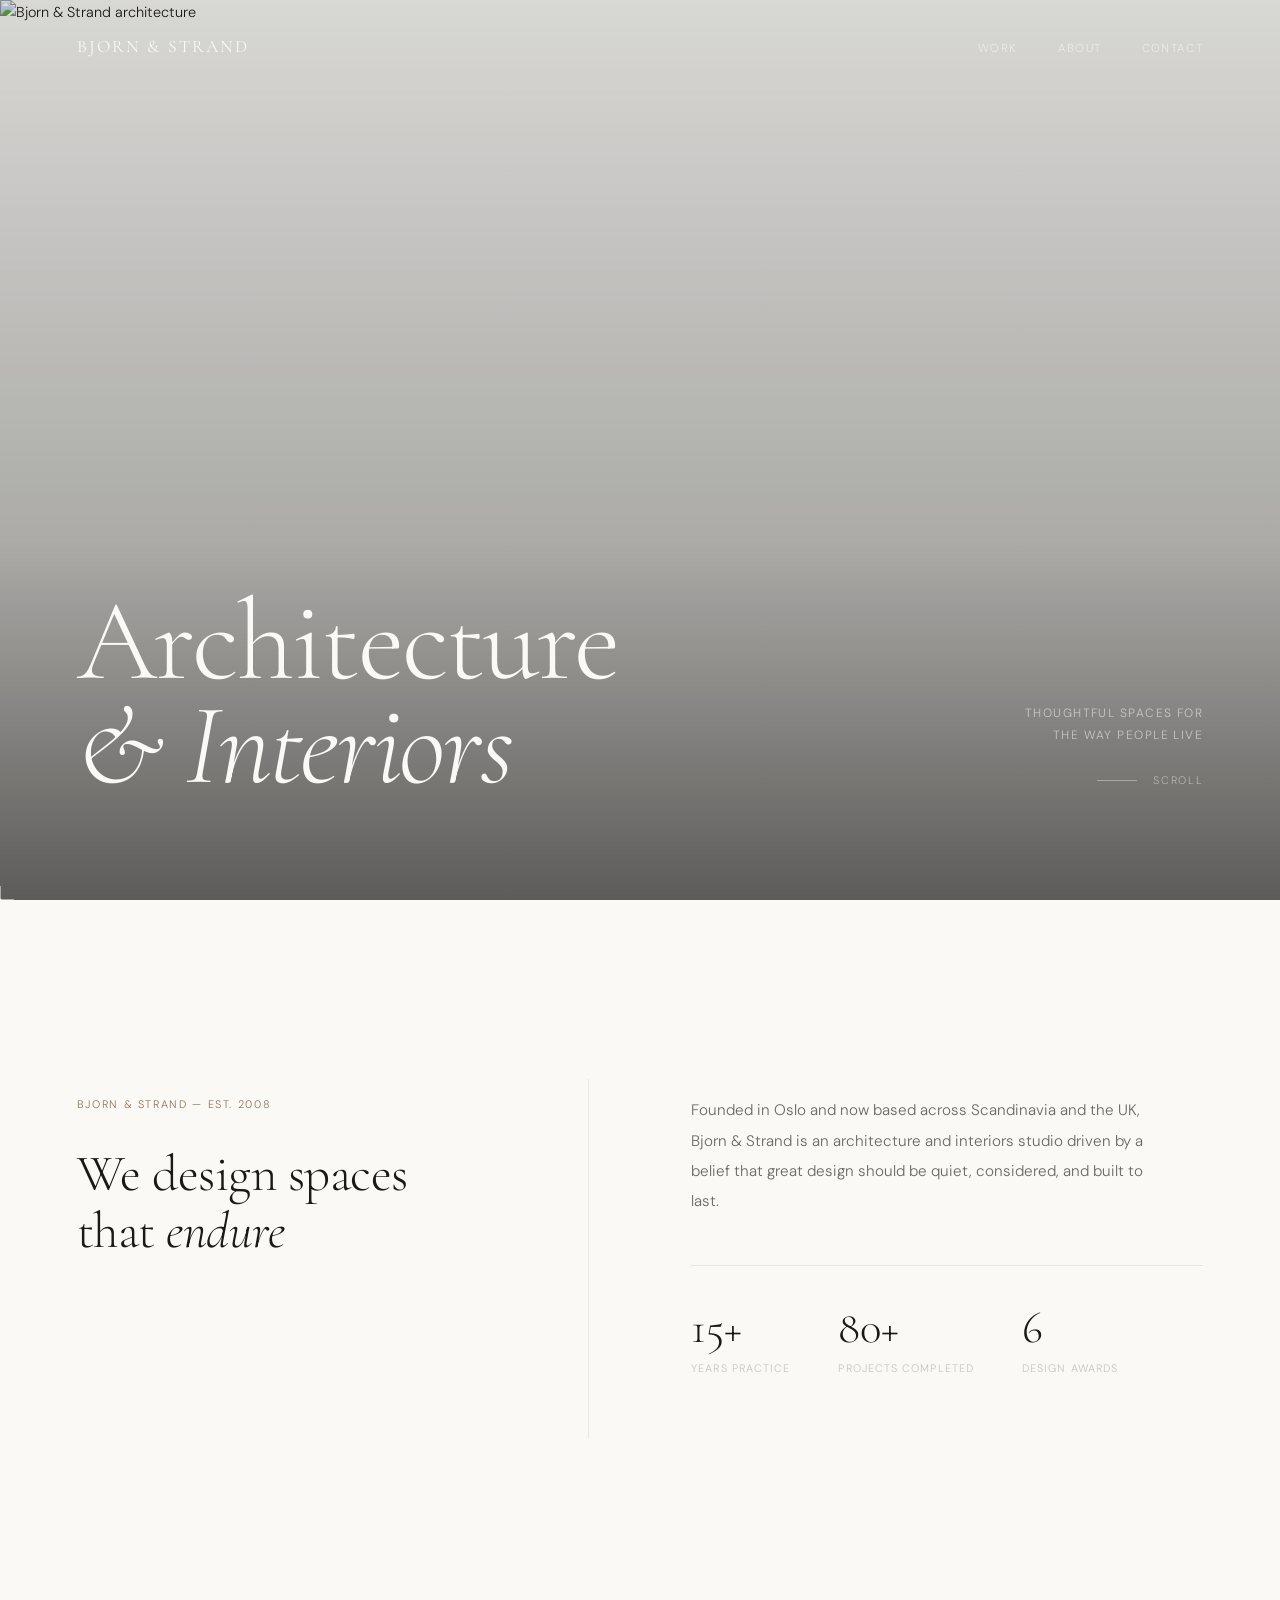
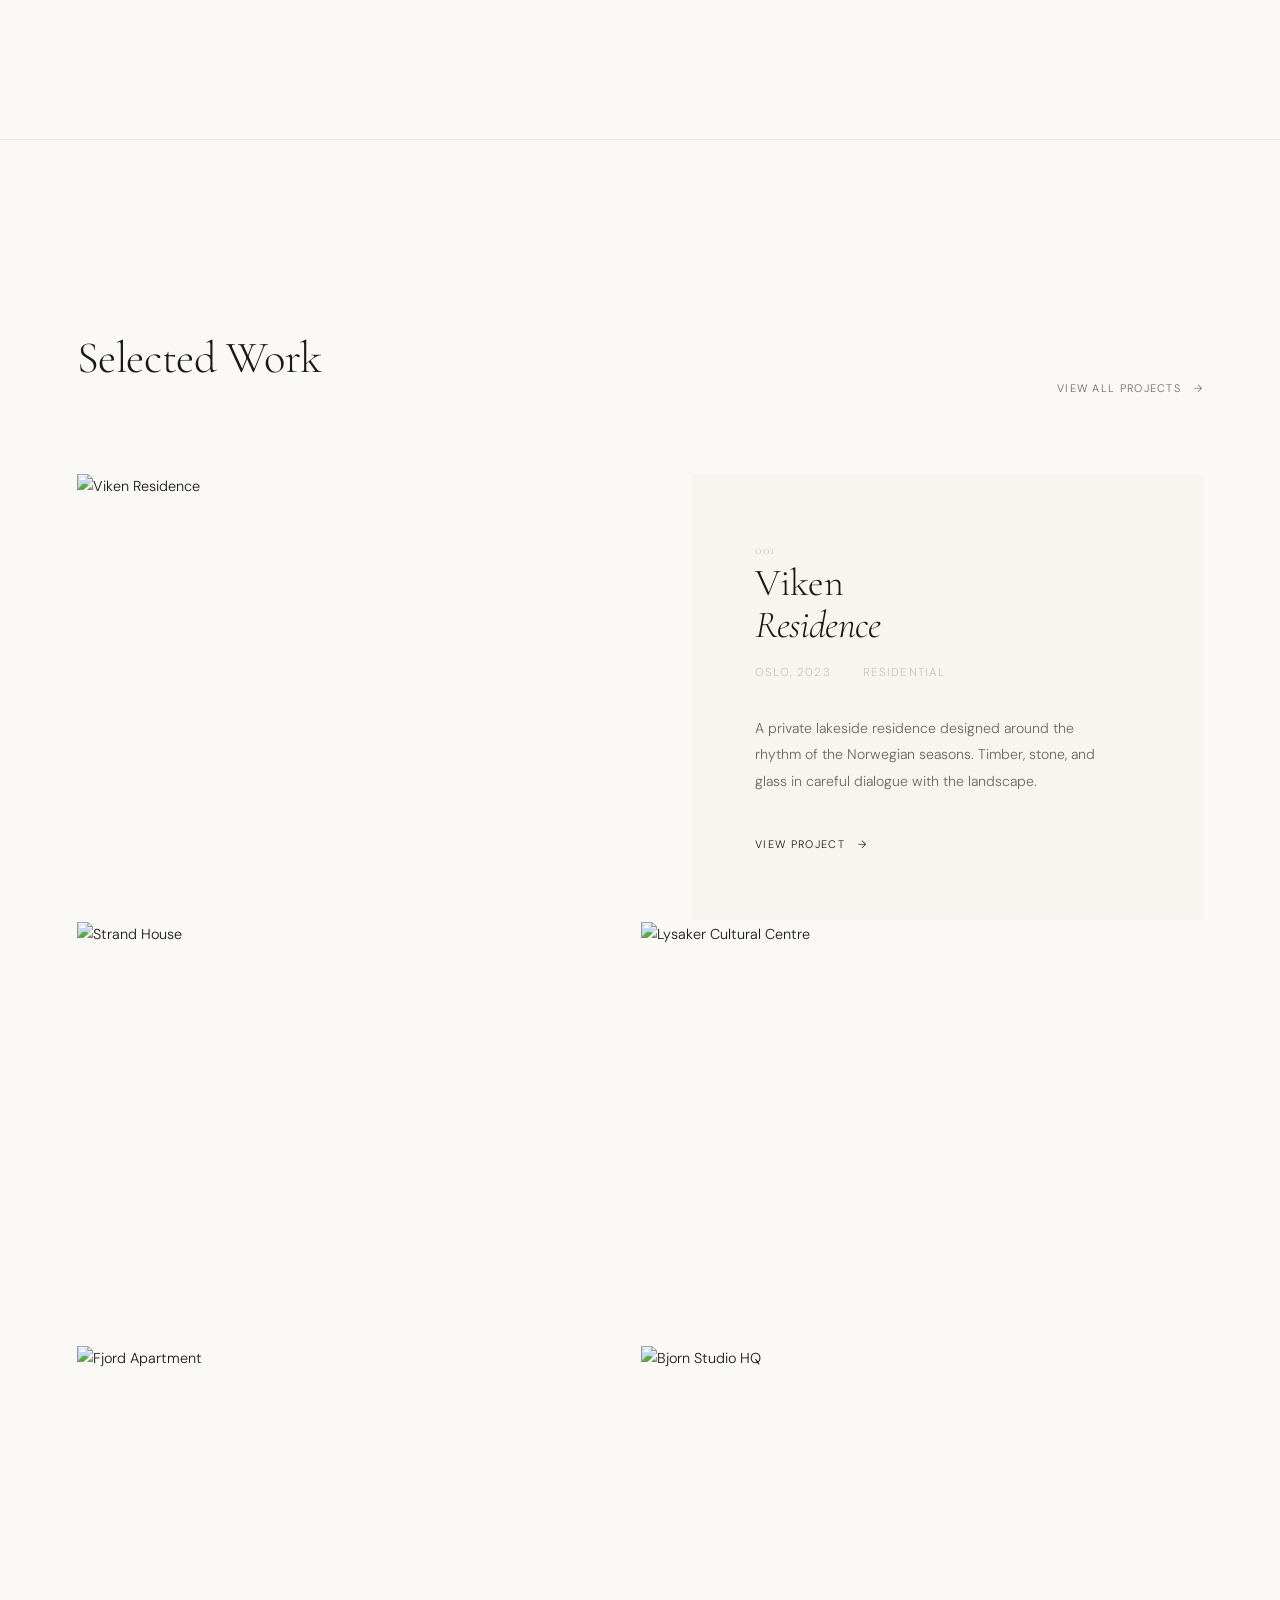
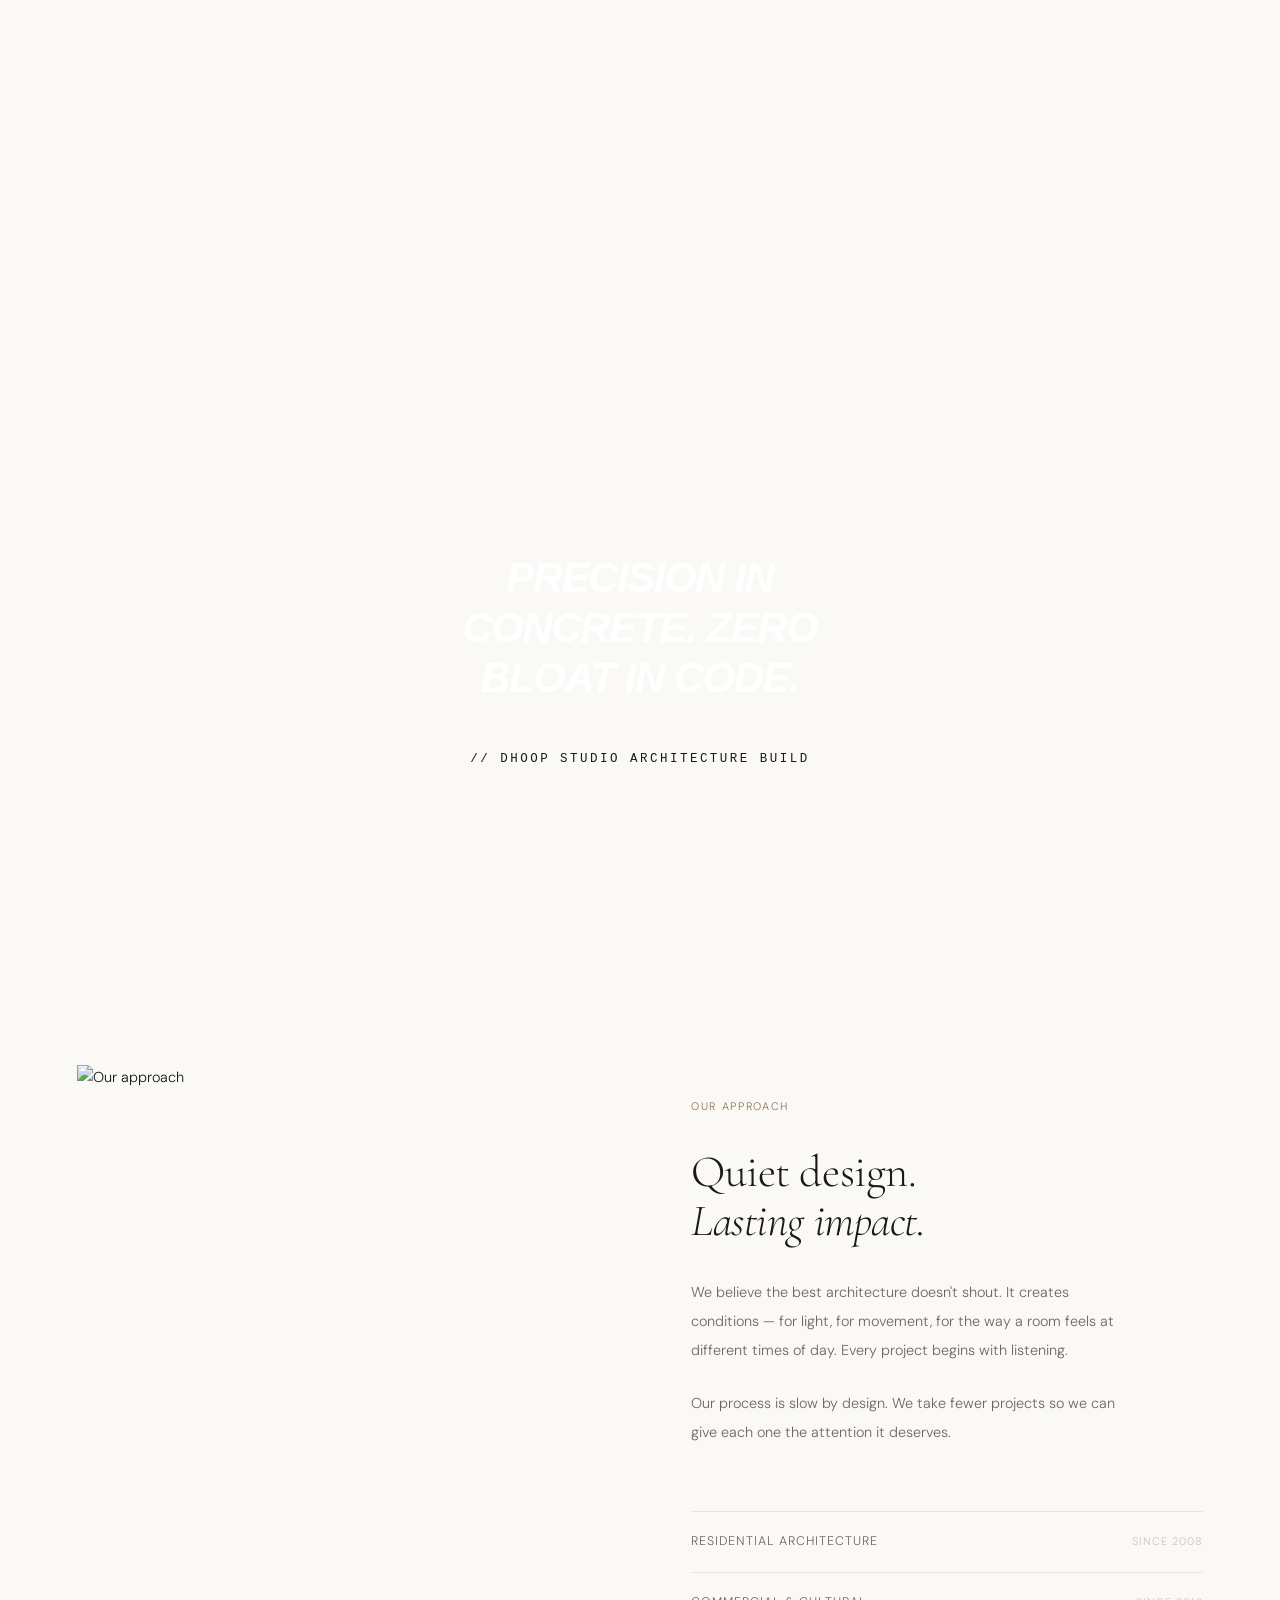
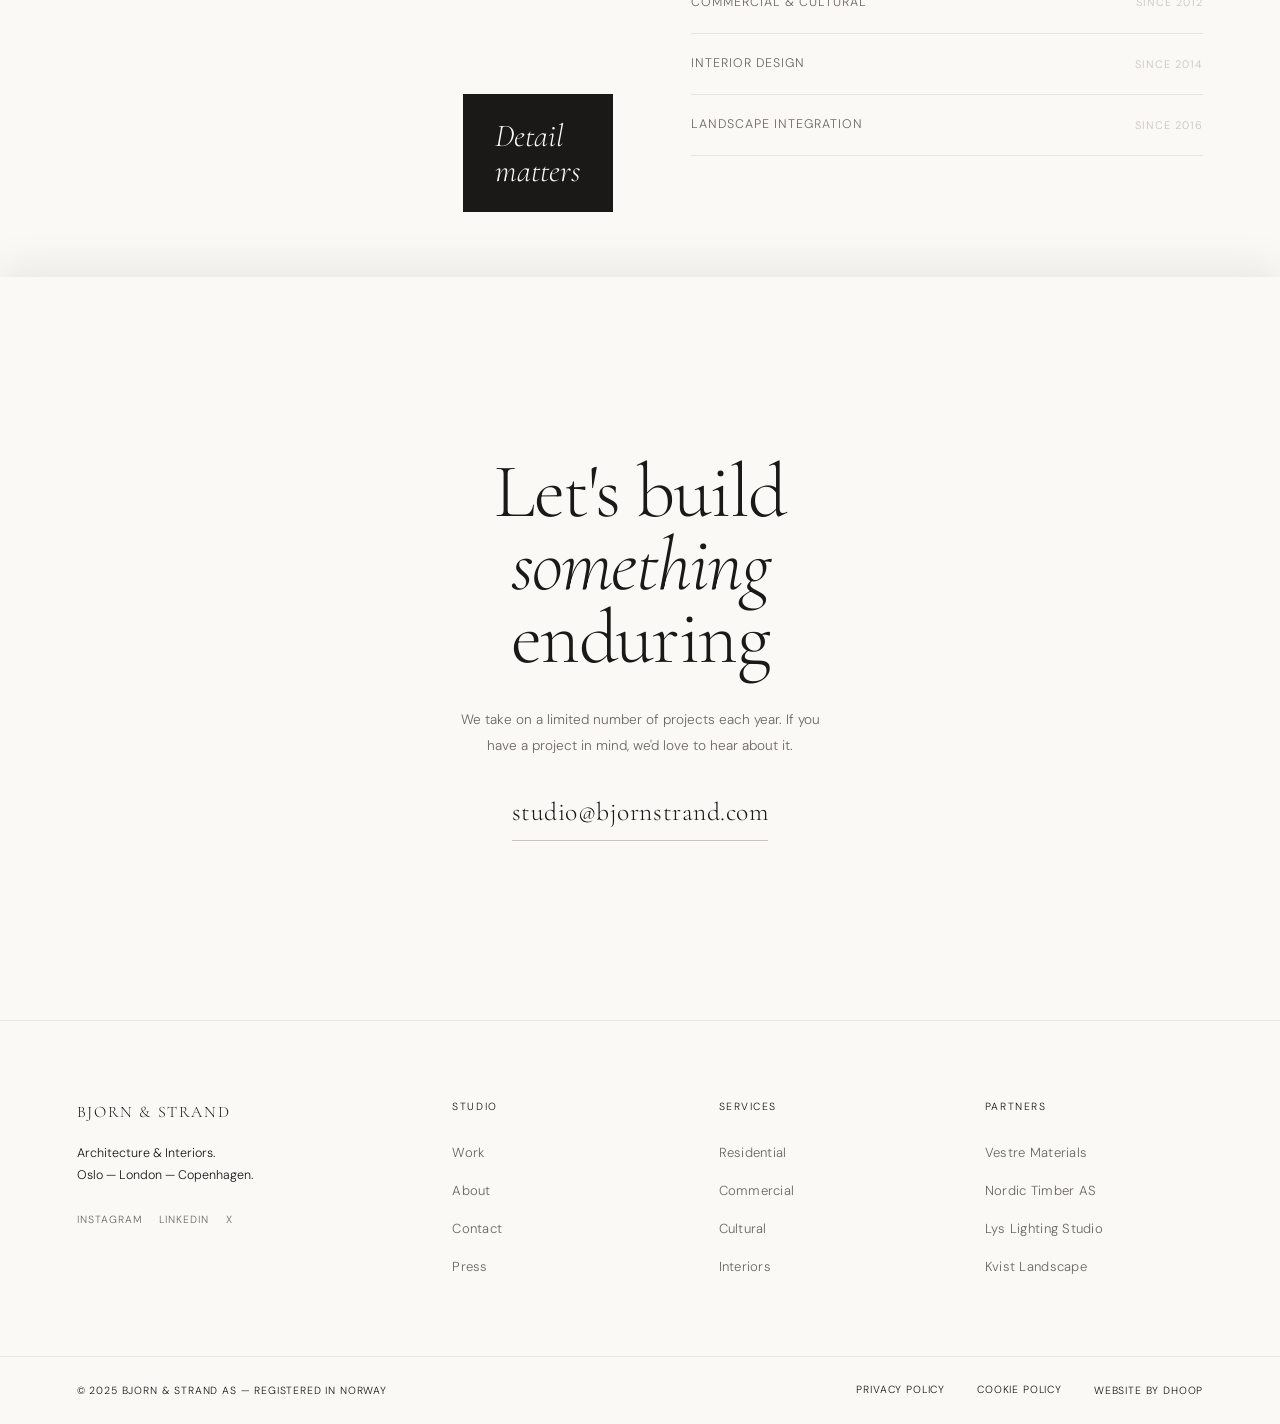
==== index.html @ 8fda9fd0 "Update index.html" ====
<!DOCTYPE html>
<html lang="en">
<head>
<meta charset="UTF-8">
<meta name="viewport" content="width=device-width, initial-scale=1.0">
<title>Bjorn & Strand — Architecture Studio</title>
<meta name="description" content="Bjorn & Strand is a Scandinavian architecture studio creating thoughtful, enduring spaces across residential and commercial projects.">
<link rel="preconnect" href="https://fonts.googleapis.com">
<link rel="preconnect" href="https://fonts.gstatic.com" crossorigin>
<link rel="preload" href="https://fonts.googleapis.com/css2?family=Cormorant+Garamond:ital,wght@0,300;0,400;0,500;1,300;1,400&family=DM+Sans:wght@300;400&display=swap" as="style" onload="this.onload=null;this.rel='stylesheet'">
<noscript><link href="https://fonts.googleapis.com/css2?family=Cormorant+Garamond:ital,wght@0,300;0,400;0,500;1,300;1,400&family=DM+Sans:wght@300;400&display=swap" rel="stylesheet"></noscript>

<style>
  :root {
    --cream: #f7f5f0;
    --off-white: #faf9f6;
    --dark: #1a1917;
    --mid: #6b6860;
    --light: #c8c4bc;
    --accent: #8b7355;
    --edge: clamp(2rem, 6vw, 6rem);
    --gap: clamp(6rem, 14vw, 14rem);
  }

  *, *::before, *::after { box-sizing: border-box; margin: 0; padding: 0; }
  html { scroll-behavior: smooth; }

  body {
    background: var(--off-white);
    color: var(--dark);
    font-family: 'DM Sans', sans-serif;
    font-size: clamp(0.9rem, 1.1vw, 1rem);
    font-weight: 300;
    line-height: 1.75;
    overflow-x: hidden;
    cursor: none;
  }

  /* ── CUSTOM CURSOR — CROSSHAIR + MAGNETIC ── */
  body { cursor: none; }

  .cursor-cross {
    position: fixed;
    pointer-events: none;
    z-index: 9999;
    transform: translate(-50%, -50%);
    width: 28px;
    height: 28px;
  }

  .cursor-cross::before,
  .cursor-cross::after {
    content: '';
    position: absolute;
    background: var(--dark);
    transition: background 0.3s;
  }

  .cursor-cross::before {
    width: 1px;
    height: 100%;
    left: 50%;
    top: 0;
    transform: translateX(-50%);
  }

  .cursor-cross::after {
    width: 100%;
    height: 1px;
    top: 50%;
    left: 0;
    transform: translateY(-50%);
  }

  .cursor-cross .cursor-dot {
    position: absolute;
    width: 3px;
    height: 3px;
    background: var(--dark);
    border-radius: 50%;
    top: 50%; left: 50%;
    transform: translate(-50%, -50%);
    transition: background 0.3s;
  }

  .cursor-cross.on-light::before,
  .cursor-cross.on-light::after,
  .cursor-cross.on-light .cursor-dot { background: var(--off-white); }

  /* Grow crosshair on hover — no hand cursor */
  a, button { cursor: none; }

  .cursor-cross.is-hovering {
    transform: translate(-50%, -50%) scale(2.5);
    transition: transform 0.3s cubic-bezier(0.23, 1, 0.32, 1);
  }

  .cursor-cross.is-hovering::before,
  .cursor-cross.is-hovering::after { opacity: 0.5; }

  .magnetic {
    transition: transform 0.4s cubic-bezier(0.23, 1, 0.32, 1);
  }

  /* ── PAGE TRANSITIONS ── */
  body {
  }

  @keyframes pageFadeIn {
    from { opacity: 0; }
    to { opacity: 1; }
  }

  body.page-leaving {
    animation: pageFadeOut 0.4s ease both;
    pointer-events: none;
  }

  @keyframes pageFadeOut {
    from { opacity: 1; }
    to { opacity: 0; }
  }

  /* ── GLOBAL LINK UNDERLINE EFFECT ── */
  a {
    text-decoration: none;
    position: relative;
  }

  a:not(.nav-logo):not(.mobile-nav-links a):not(.cta-email):not(.footer-logo-text):not(.footer-dhoop):not(.footer-social):not(.project-cta):not(.work-link) {
    padding-bottom: 1px;
  }

  a:not(.nav-logo):not(.mobile-nav-links a):not(.cta-email):not(.footer-logo-text):not(.footer-dhoop):not(.footer-social):not(.project-cta):not(.work-link)::after {
    content: '';
    position: absolute;
    bottom: 0;
    left: 0;
    width: 100%;
    height: 1px;
    background: currentColor;
    transform: scaleX(0);
    transform-origin: right;
    transition: transform 0.35s cubic-bezier(0.65, 0, 0.35, 1);
  }

  a:not(.nav-logo):not(.mobile-nav-links a):not(.cta-email):not(.footer-logo-text):not(.footer-dhoop):not(.footer-social):not(.project-cta):not(.work-link):hover::after {
    transform: scaleX(1);
    transform-origin: left;
  }
  nav {
    position: fixed;
    top: 0; left: 0; right: 0;
    z-index: 100;
    display: flex;
    align-items: center;
    justify-content: space-between;
    padding: 2rem var(--edge);
    mix-blend-mode: normal;
  }

  .nav-logo {
    font-family: 'Cormorant Garamond', serif;
    font-size: 1.1rem;
    font-weight: 400;
    letter-spacing: 0.12em;
    color: var(--off-white);
    text-decoration: none;
    text-transform: uppercase;
    transition: opacity 0.3s;
  }

  .nav-logo:hover { opacity: 0.6; }

  nav ul {
    list-style: none;
    display: flex;
    gap: 2.5rem;
    align-items: center;
  }

  nav ul a {
    font-size: 0.72rem;
    letter-spacing: 0.12em;
    text-transform: uppercase;
    color: rgba(247,245,240,0.7);
    text-decoration: none;
    transition: color 0.3s;
  }

  nav ul a:hover { color: var(--off-white); }

  .nav-scrolled .nav-logo { color: var(--dark); }
  .nav-scrolled ul a { color: var(--mid); }
  .nav-scrolled ul a:hover { color: var(--dark); }
  .nav-scrolled::before {
    content: '';
    position: absolute;
    inset: 0;
    background: var(--off-white);
    opacity: 0.95;
    backdrop-filter: blur(12px);
    z-index: -1;
    border-bottom: 1px solid rgba(0,0,0,0.06);
  }

  /* hamburger */
  .hamburger {
    display: none;
    flex-direction: column;
    gap: 5px;
    cursor: pointer;
    background: none;
    border: none;
    padding: 4px;
  }

  .hamburger span {
    display: block;
    width: 24px;
    height: 1px;
    background: var(--off-white);
    transition: transform 0.4s ease, opacity 0.3s ease;
  }

  .nav-scrolled .hamburger span { background: var(--dark); }
  .hamburger.open span:nth-child(1) { transform: translateY(6px) rotate(45deg); }
  .hamburger.open span:nth-child(2) { opacity: 0; }
  .hamburger.open span:nth-child(3) { transform: translateY(-6px) rotate(-45deg); }

  .mobile-overlay {
    position: fixed;
    inset: 0;
    background: var(--dark);
    z-index: 90;
    display: flex;
    flex-direction: column;
    justify-content: center;
    padding: var(--edge);
    opacity: 0;
    pointer-events: none;
    transition: opacity 0.4s ease;
  }

  .mobile-overlay.open { opacity: 1; pointer-events: all; }

  .mobile-nav-links { list-style: none; display: flex; flex-direction: column; gap: 0; }
  .mobile-nav-links li { border-bottom: 1px solid rgba(247,245,240,0.1); }
  .mobile-nav-links li:first-child { border-top: 1px solid rgba(247,245,240,0.1); }

  .mobile-nav-links a {
    display: block;
    font-family: 'Cormorant Garamond', serif;
    font-size: clamp(2.5rem, 8vw, 5rem);
    color: var(--off-white);
    text-decoration: none;
    padding: 1rem 0;
    letter-spacing: 0.04em;
    font-weight: 300;
    transition: opacity 0.2s;
  }

  .mobile-nav-links a:hover { opacity: 0.5; }

  .mobile-email {
    margin-top: 3rem;
    font-size: 0.78rem;
    letter-spacing: 0.1em;
    color: rgba(247,245,240,0.4);
    text-decoration: none;
    text-transform: uppercase;
  }

  /* ── HERO ── */
  #hero {
    position: fixed;
    top: 0; left: 0; right: 0;
    height: 100vh;
    z-index: 0;
    overflow: hidden;
  }

  .hero-img {
    width: 100%;
    height: 100%;
    object-fit: cover;
    display: block;
    will-change: auto;
  }

  .hero-overlay {
    position: absolute;
    inset: 0;
    background: linear-gradient(
      to bottom,
      rgba(26,25,23,0.15) 0%,
      rgba(26,25,23,0.35) 60%,
      rgba(26,25,23,0.7) 100%
    );
  }

  .hero-content {
    position: absolute;
    bottom: clamp(4rem, 8vw, 7rem);
    left: var(--edge);
    right: var(--edge);
    display: flex;
    justify-content: space-between;
    align-items: flex-end;
  }

  .hero-title {
    font-family: 'Cormorant Garamond', serif;
    font-size: clamp(3.5rem, 9vw, 9rem);
    font-weight: 300;
    line-height: 0.9;
    color: var(--off-white);
    letter-spacing: -0.02em;
  }

  .hero-title em {
    font-style: italic;
    display: block;
  }

  .hero-right {
    text-align: right;
    display: flex;
    flex-direction: column;
    align-items: flex-end;
    gap: 1.5rem;
    padding-bottom: 0.5rem;
  }

  .hero-tagline {
    font-size: 0.75rem;
    letter-spacing: 0.12em;
    color: rgba(247,245,240,0.6);
    text-transform: uppercase;
    max-width: 24ch;
    text-align: right;
    line-height: 1.8;
  }

  .hero-scroll {
    display: flex;
    align-items: center;
    gap: 1rem;
    font-size: 0.68rem;
    letter-spacing: 0.15em;
    color: rgba(247,245,240,0.5);
    text-transform: uppercase;
  }

  .hero-scroll-line {
    width: 40px;
    height: 1px;
    background: rgba(247,245,240,0.4);
    animation: scrollLine 2s ease infinite;
  }

  @keyframes scrollLine {
    0% { transform: scaleX(0); transform-origin: left; }
    50% { transform: scaleX(1); transform-origin: left; }
    51% { transform: scaleX(1); transform-origin: right; }
    100% { transform: scaleX(0); transform-origin: right; }
  }

  /* ── MAIN CONTENT (slides up over fixed hero) ── */
  #main-content {
    position: relative;
    z-index: 10;
    margin-top: 100vh;
    background: var(--off-white);
    animation: pageFadeIn 0.6s ease both;
  }

  /* ── INTRO ── */
  #intro {
    padding: var(--gap) var(--edge);
    display: grid;
    grid-template-columns: 1fr 1fr;
    gap: 0 clamp(4rem, 8vw, 10rem);
    align-items: start;
    border-bottom: 1px solid rgba(0,0,0,0.08);
  }

  #intro > div:first-child {
    padding-right: 2rem;
    border-right: 1px solid rgba(0,0,0,0.08);
    padding-bottom: var(--gap);
    padding-top: 1rem;
  }

  #intro > div:last-child {
    padding-left: 0;
    padding-top: 1rem;
    padding-bottom: var(--gap);
    display: flex;
    flex-direction: column;
    justify-content: space-between;
    height: 100%;
  }

  .intro-label {
    font-size: 0.68rem;
    letter-spacing: 0.15em;
    text-transform: uppercase;
    color: var(--accent);
    display: block;
    margin-bottom: 2rem;
  }

  .intro-heading {
    font-family: 'Cormorant Garamond', serif;
    font-size: clamp(2.2rem, 4vw, 4rem);
    font-weight: 300;
    line-height: 1.1;
    letter-spacing: -0.01em;
    color: var(--dark);
  }

  .intro-heading em { font-style: italic; }

  .intro-right { padding-bottom: 0.5rem; }

  .intro-text {
    font-size: 0.95rem;
    color: var(--mid);
    max-width: 48ch;
    line-height: 2;
  }

  .intro-stats {
    display: flex;
    gap: 3rem;
    margin-top: 3rem;
    padding-top: 2.5rem;
    border-top: 1px solid rgba(0,0,0,0.08);
  }

  .intro-stat-num {
    font-family: 'Cormorant Garamond', serif;
    font-size: clamp(2rem, 3.5vw, 3rem);
    font-weight: 300;
    color: var(--dark);
    line-height: 1;
    display: block;
    margin-bottom: 0.3rem;
  }

  .intro-stat-label {
    font-size: 0.68rem;
    letter-spacing: 0.1em;
    text-transform: uppercase;
    color: var(--light);
  }

  /* ── SELECTED WORK ── */
  #work {
    padding: var(--gap) var(--edge);
  }

  .work-header {
    display: flex;
    justify-content: space-between;
    align-items: flex-end;
    margin-bottom: clamp(3rem, 6vw, 6rem);
  }

  .work-heading {
    font-family: 'Cormorant Garamond', serif;
    font-size: clamp(2rem, 3.5vw, 3.5rem);
    font-weight: 300;
    color: var(--dark);
    letter-spacing: -0.01em;
  }

  .work-link {
    font-size: 0.68rem;
    letter-spacing: 0.12em;
    text-transform: uppercase;
    color: var(--mid);
    text-decoration: none;
    display: flex;
    align-items: center;
    gap: 0.8rem;
    transition: gap 0.3s ease, color 0.3s;
  }

  .work-link:hover { gap: 1.2rem; color: var(--dark); }
  .work-link::after { content: '→'; }

  /* Featured project */
  .project-featured {
    display: grid;
    grid-template-columns: 1.2fr 1fr;
    gap: 0;
    margin-bottom: 2px;
    overflow: hidden;
  }

  .project-img-wrap {
    overflow: hidden;
    position: relative;
  }

  .project-img-wrap img {
    width: 100%;
    height: 100%;
    object-fit: cover;
    display: block;
    transition: transform 0.8s cubic-bezier(0.25, 0.46, 0.45, 0.94);
  }

  .project-featured:hover .project-img-wrap img,
  .project-grid-item:hover .project-img-wrap img { transform: scale(1.04); }

  .project-info {
    background: var(--cream);
    padding: clamp(2.5rem, 5vw, 5rem);
    display: flex;
    flex-direction: column;
    justify-content: space-between;
  }

  .project-num {
    font-family: 'Cormorant Garamond', serif;
    font-size: 0.85rem;
    color: var(--light);
    letter-spacing: 0.1em;
  }

  .project-name {
    font-family: 'Cormorant Garamond', serif;
    font-size: clamp(1.8rem, 3vw, 3rem);
    font-weight: 300;
    color: var(--dark);
    line-height: 1.1;
    letter-spacing: -0.01em;
    margin-bottom: 1rem;
  }

  .project-name em { font-style: italic; }

  .project-meta {
    font-size: 0.72rem;
    letter-spacing: 0.1em;
    text-transform: uppercase;
    color: var(--light);
    display: flex;
    gap: 2rem;
  }

  .project-desc {
    font-size: 0.88rem;
    color: var(--mid);
    line-height: 1.9;
    max-width: 36ch;
    margin-top: 2rem;
  }

  .project-cta {
    display: inline-flex;
    align-items: center;
    gap: 0.8rem;
    font-size: 0.68rem;
    letter-spacing: 0.12em;
    text-transform: uppercase;
    color: var(--dark);
    text-decoration: none;
    margin-top: 2.5rem;
    transition: gap 0.3s ease;
  }

  .project-cta:hover { gap: 1.2rem; }
  .project-cta::after { content: '→'; }

  /* Grid projects */
  .project-grid {
    display: grid;
    grid-template-columns: 1fr 1fr;
    gap: 2px;
    margin-top: 2px;
  }

  .project-grid-item {
    position: relative;
    overflow: hidden;
    aspect-ratio: 4/3;
  }

  .project-grid-item img {
    width: 100%;
    height: 100%;
    object-fit: cover;
    display: block;
    transition: transform 0.8s cubic-bezier(0.25, 0.46, 0.45, 0.94);
  }

  .project-grid-overlay {
    position: absolute;
    inset: 0;
    background: linear-gradient(to top, rgba(26,25,23,0.7) 0%, transparent 50%);
    opacity: 0;
    transition: opacity 0.4s ease;
    display: flex;
    flex-direction: column;
    justify-content: flex-end;
    padding: 2rem;
  }

  .project-grid-item:hover .project-grid-overlay { opacity: 1; }

  .project-grid-name {
    font-family: 'Cormorant Garamond', serif;
    font-size: clamp(1.3rem, 2.2vw, 2rem);
    font-weight: 300;
    color: var(--off-white);
    line-height: 1.1;
  }

  .project-grid-loc {
    font-size: 0.68rem;
    letter-spacing: 0.1em;
    text-transform: uppercase;
    color: rgba(247,245,240,0.6);
    margin-top: 0.4rem;
  }

  /* ── APPROACH MOBILE SPACING ── */
  @media (max-width: 900px) {
    #video-section {
      margin-bottom: 3rem;
    }
  }

  /* ── VIDEO SECTION ── */
  #video-section {
    padding: 0;
    position: relative;
    overflow: hidden;
    height: 70vh;
    display: flex;
    align-items: center;
    justify-content: center;
  }

  #video-section video {
    position: absolute;
    inset: 0;
    width: 100%;
    height: 100%;
    object-fit: cover;
    opacity: 0.85;
  }

  .video-overlay {
    position: absolute;
    inset: 0;
    background: rgba(26,25,23,0.35);
  }

  .video-content {
    position: relative;
    z-index: 1;
    text-align: center;
    padding: var(--edge);
  }

  .video-quote {
    font-family: 'Cormorant Garamond', serif;
    font-size: clamp(1.8rem, 4vw, 4rem);
    font-weight: 300;
    font-style: italic;
    color: var(--off-white);
    line-height: 1.2;
    max-width: 20ch;
    margin: 0 auto;
    letter-spacing: -0.01em;
  }

  .video-attr {
    font-size: 0.68rem;
    letter-spacing: 0.15em;
    text-transform: uppercase;
    color: rgba(247,245,240,0.5);
    margin-top: 2rem;
  }

  /* ── STICKY APPROACH ── */
  .sticky-wrap {
    position: sticky;
    top: 0;
    z-index: 1;
    height: 100vh;
    overflow: hidden;
    display: flex;
    align-items: center;
  }

  .sticky-wrap #approach {
    width: 100%;
    border-top: none;
    border-bottom: none;
    padding-top: clamp(4rem, 8vw, 8rem);
    padding-bottom: clamp(4rem, 8vw, 8rem);
  }

  .slide-over {
    position: relative;
    z-index: 2;
    background: var(--off-white);
    box-shadow: 0 -8px 40px rgba(0,0,0,0.08);
  }

  footer {
    position: relative;
    z-index: 2;
    background: var(--off-white);
  }

  /* ── APPROACH ── */
  #approach {
    padding: var(--gap) var(--edge);
    display: grid;
    grid-template-columns: 1fr 1fr;
    gap: 4rem clamp(4rem, 8vw, 10rem);
    border-top: 1px solid rgba(0,0,0,0.08);
    border-bottom: 1px solid rgba(0,0,0,0.08);
  }

  .approach-left { position: relative; }

  .approach-img {
    width: 100%;
    aspect-ratio: 3/4;
    object-fit: cover;
    display: block;
  }

  .approach-img-caption {
    position: absolute;
    bottom: -1.5rem;
    right: -1.5rem;
    background: var(--dark);
    color: var(--off-white);
    padding: 1.5rem 2rem;
    font-family: 'Cormorant Garamond', serif;
    font-size: clamp(1.5rem, 2.5vw, 2.5rem);
    font-weight: 300;
    font-style: italic;
    line-height: 1.1;
    max-width: 200px;
  }

  .approach-right {
    display: flex;
    flex-direction: column;
    justify-content: center;
    padding: 2rem 0;
  }

  .approach-heading {
    font-family: 'Cormorant Garamond', serif;
    font-size: clamp(2rem, 3.5vw, 3.5rem);
    font-weight: 300;
    color: var(--dark);
    line-height: 1.1;
    letter-spacing: -0.01em;
    margin-bottom: 2rem;
  }

  .approach-heading em { font-style: italic; }

  .approach-text {
    font-size: 0.9rem;
    color: var(--mid);
    line-height: 2;
    max-width: 44ch;
    margin-bottom: 1.5rem;
  }

  .approach-list {
    list-style: none;
    display: flex;
    flex-direction: column;
    gap: 0;
    margin-top: 2.5rem;
  }

  .approach-list li {
    display: flex;
    justify-content: space-between;
    align-items: center;
    padding: 1.2rem 0;
    border-bottom: 1px solid rgba(0,0,0,0.08);
    font-size: 0.78rem;
    letter-spacing: 0.08em;
    text-transform: uppercase;
    color: var(--mid);
  }

  .approach-list li:first-child { border-top: 1px solid rgba(0,0,0,0.08); }
  .approach-list li span { color: var(--light); font-size: 0.68rem; }

  /* ── CTA SECTION ── */
  #cta-section {
    padding: var(--gap) var(--edge);
    text-align: center;
    display: flex;
    flex-direction: column;
    align-items: center;
    gap: 2rem;
  }

  .cta-heading {
    font-family: 'Cormorant Garamond', serif;
    font-size: clamp(2.5rem, 6vw, 7rem);
    font-weight: 300;
    color: var(--dark);
    line-height: 0.95;
    letter-spacing: -0.02em;
    max-width: 14ch;
  }

  .cta-heading em { font-style: italic; }

  .cta-sub {
    font-size: 0.85rem;
    color: var(--mid);
    max-width: 40ch;
    line-height: 1.9;
  }

  .cta-email {
    font-family: 'Cormorant Garamond', serif;
    font-size: clamp(1.2rem, 2vw, 1.8rem);
    font-weight: 300;
    color: var(--dark);
    text-decoration: none;
    letter-spacing: 0.02em;
    border-bottom: 1px solid var(--light);
    padding-bottom: 0.3rem;
    transition: border-color 0.3s, color 0.3s;
  }

  .cta-email:hover { border-color: var(--dark); color: var(--accent); }

  /* ── FOOTER ── */
  footer {
    border-top: 1px solid rgba(0,0,0,0.08);
  }

  .footer-top {
    padding: clamp(3rem, 6vw, 5rem) var(--edge);
    display: grid;
    grid-template-columns: 1.5fr 1fr 1fr 1fr;
    gap: 3rem;
    border-bottom: 1px solid rgba(0,0,0,0.08);
  }

  .footer-logo-text {
    font-family: 'Cormorant Garamond', serif;
    font-size: 1rem;
    letter-spacing: 0.1em;
    text-transform: uppercase;
    color: var(--dark);
    text-decoration: none;
    display: block;
    margin-bottom: 1rem;
  }

  .footer-brand-desc {
    font-size: 0.78rem;
    color: #1a1917;
    line-height: 1.8;
    max-width: 24ch;
    margin-bottom: 1.5rem;
  }

  .footer-socials {
    display: flex;
    gap: 1rem;
  }

  .footer-social {
    font-size: 0.65rem;
    letter-spacing: 0.1em;
    color: var(--mid);
    text-decoration: none;
    text-transform: uppercase;
    padding-bottom: 2px;
    border-bottom: 1px solid transparent;
    transition: border-color 0.2s, color 0.2s;
  }

  .footer-social:hover { border-color: var(--dark); color: var(--dark); }

  .footer-col-label {
    font-size: 0.65rem;
    letter-spacing: 0.15em;
    text-transform: uppercase;
    color: #1a1917;
    display: block;
    margin-bottom: 1.5rem;
  }

  .footer-col ul { list-style: none; display: flex; flex-direction: column; gap: 0.8rem; }

  .footer-col a {
    font-size: 0.82rem;
    color: var(--mid);
    text-decoration: none;
    transition: color 0.2s;
    letter-spacing: 0.02em;
  }

  .footer-col a:hover { color: var(--dark); }

  .footer-bottom {
    padding: 1.5rem var(--edge);
    display: flex;
    justify-content: space-between;
    align-items: center;
    flex-wrap: wrap;
    gap: 1rem;
  }

  .footer-bottom p {
    font-size: 0.65rem;
    letter-spacing: 0.08em;
    color: #1a1917;
    text-transform: uppercase;
    max-width: none;
  }

  .footer-bottom-links {
    display: flex;
    gap: 2rem;
    align-items: center;
  }

  .footer-bottom-links a {
    font-size: 0.65rem;
    letter-spacing: 0.08em;
    color: #1a1917;
    text-transform: uppercase;
    text-decoration: none;
    transition: color 0.2s;
  }

  .footer-bottom-links a:hover { color: var(--dark); }

  .footer-dhoop {
    font-size: 0.65rem;
    letter-spacing: 0.08em;
    color: #1a1917;
    text-transform: uppercase;
    text-decoration: none;
    transition: color 0.2s;
  }

  .footer-dhoop:hover { color: var(--dark); }

  /* ── ANIMATIONS ── */
  .fade-up {
    opacity: 0;
    transform: translateY(40px);
    transition: opacity 0.9s ease, transform 0.9s ease;
  }

  .fade-up.visible { opacity: 1; transform: none; }

  .fade-in {
    opacity: 0;
    transition: opacity 1.2s ease;
  }

  .fade-in.visible { opacity: 1; }

  /* Stagger children */
  .stagger > * {
    opacity: 0;
    transform: translateY(30px);
    transition: opacity 0.7s ease, transform 0.7s ease;
  }

  .stagger.visible > *:nth-child(1) { opacity: 1; transform: none; transition-delay: 0s; }
  .stagger.visible > *:nth-child(2) { opacity: 1; transform: none; transition-delay: 0.15s; }
  .stagger.visible > *:nth-child(3) { opacity: 1; transform: none; transition-delay: 0.3s; }
  .stagger.visible > *:nth-child(4) { opacity: 1; transform: none; transition-delay: 0.45s; }

  /* ── RESPONSIVE ── */
  @media (max-width: 900px) {
    #video-section + #approach { margin-top: 3rem; }
    nav ul { display: none; }
    .hamburger { display: flex; }
    #intro { grid-template-columns: 1fr; }
    .project-featured { grid-template-columns: 1fr; }
    .project-featured .project-img-wrap { aspect-ratio: 16/9; }
    #approach { grid-template-columns: 1fr; }
    .approach-img-caption { display: none; }
    .work-header { flex-direction: column; align-items: flex-start; gap: 1.5rem; }
    .hero-content { flex-direction: column; align-items: flex-start; gap: 2rem; }
    .hero-right { align-items: flex-start; text-align: left; }
    body { cursor: auto; }
    .cursor-cross { display: none; }
  }

  @media (max-width: 900px) {
    .footer-top { grid-template-columns: 1fr 1fr; }
    .footer-bottom { flex-direction: column; align-items: flex-start; gap: 1rem; }
  }

  @media (max-width: 560px) {
    .project-grid { grid-template-columns: 1fr; }
    .intro-stats { gap: 2rem; }
    .footer-top { grid-template-columns: 1fr; }
    .footer-bottom-links { flex-direction: column; gap: 0.8rem; }
  }
</style>
  <link rel="preload" as="image" href="https://images.unsplash.com/photo-1487958449943-2429e8be8625?w=800&q=40&auto=format&fit=crop&fm=webp" fetchpriority="high">
</head>
<body>

<!-- Custom cursor -->
<div class="cursor-cross" id="cursorCross"><span class="cursor-dot"></span></div>

<!-- NAV -->
<nav id="mainNav">
  <a href="index.html" class="nav-logo">Bjorn & Strand</a>
  <ul>
    <li><a href="work.html">Work</a></li>
    <li><a href="about.html">About</a></li>
    <li><a href="contact.html">Contact</a></li>
  </ul>
  <button class="hamburger" id="hamburger" aria-label="Open menu">
    <span></span><span></span><span></span>
  </button>
</nav>

<!-- MOBILE OVERLAY -->
<div class="mobile-overlay" id="mobileOverlay">
  <ul class="mobile-nav-links">
    <li><a href="work.html">Work</a></li>
    <li><a href="about.html">About</a></li>
    <li><a href="contact.html">Contact</a></li>
  </ul>
  <a href="mailto:studio@bjornstrand.com" class="mobile-email">studio@bjornstrand.com</a>
</div>

<!-- FIXED HERO -->
<section id="hero">
  <img
    class="hero-img"
    id="heroImg"
    src="https://images.unsplash.com/photo-1487958449943-2429e8be8625?w=800&q=40&auto=format&fit=crop&fm=webp"
    alt="Bjorn & Strand architecture"
    fetchpriority="high"
    decoding="async"
    width="1800"
    height="1200"
  >
  <div class="hero-overlay"></div>
  <div class="hero-content">
    <h1 class="hero-title">
      Architecture<br>
      <em>& Interiors</em>
    </h1>
    <div class="hero-right">
      <p class="hero-tagline">Thoughtful spaces for<br>the way people live</p>
      <div class="hero-scroll">
        <div class="hero-scroll-line"></div>
        Scroll
      </div>
    </div>
  </div>
</section>

<!-- MAIN CONTENT -->
<div id="main-content">

  <!-- INTRO -->
  <section id="intro">
    <div class="fade-up">
      <span class="intro-label">Bjorn & Strand — Est. 2008</span>
      <h2 class="intro-heading">
        We design spaces<br>that <em>endure</em>
      </h2>
    </div>
    <div class="fade-up">
      <p class="intro-text">Founded in Oslo and now based across Scandinavia and the UK, Bjorn & Strand is an architecture and interiors studio driven by a belief that great design should be quiet, considered, and built to last.</p>
      <div class="intro-stats stagger">
        <div>
          <span class="intro-stat-num">15+</span>
          <span class="intro-stat-label">Years Practice</span>
        </div>
        <div>
          <span class="intro-stat-num">80+</span>
          <span class="intro-stat-label">Projects Completed</span>
        </div>
        <div>
          <span class="intro-stat-num">6</span>
          <span class="intro-stat-label">Design Awards</span>
        </div>
      </div>
    </div>
  </section>

  <!-- SELECTED WORK -->
  <section id="work">
    <div class="work-header fade-up">
      <h2 class="work-heading">Selected Work</h2>
      <a href="work.html" class="work-link">View All Projects</a>
    </div>

    <!-- Featured project -->
    <div class="project-featured fade-in">
      <div class="project-img-wrap">
        <img
          src="https://images.unsplash.com/photo-1600596542815-ffad4c1539a9?w=600&q=60&auto=format&fit=crop&fm=webp"
          alt="Viken Residence"
          loading="lazy"
        >
      </div>
      <div class="project-info">
        <span class="project-num">001</span>
        <div>
          <div class="project-name">Viken<br><em>Residence</em></div>
          <div class="project-meta">
            <span>Oslo, 2023</span>
            <span>Residential</span>
          </div>
          <p class="project-desc">A private lakeside residence designed around the rhythm of the Norwegian seasons. Timber, stone, and glass in careful dialogue with the landscape.</p>
          <a href="work.html" class="project-cta">View Project</a>
        </div>
      </div>
    </div>

    <!-- Grid projects -->
    <div class="project-grid">
      <div class="project-grid-item fade-in">
        <img
          src="https://images.unsplash.com/photo-1613490493576-7fde63acd811?w=600&q=60&auto=format&fit=crop&fm=webp"
          alt="Strand House"
          loading="lazy"
        >
        <div class="project-grid-overlay">
          <div class="project-grid-name">Strand<br>House</div>
          <div class="project-grid-loc">Bergen, 2022 — Residential</div>
        </div>
      </div>
      <div class="project-grid-item fade-in">
        <img
          src="https://images.unsplash.com/photo-1512917774080-9991f1c4c750?w=600&q=60&auto=format&fit=crop&fm=webp"
          alt="Lysaker Cultural Centre"
          loading="lazy"
        >
        <div class="project-grid-overlay">
          <div class="project-grid-name">Lysaker<br>Cultural Centre</div>
          <div class="project-grid-loc">Stavanger, 2022 — Cultural</div>
        </div>
      </div>
      <div class="project-grid-item fade-in">
        <img
          src="https://images.unsplash.com/photo-1618221195710-dd6b41faaea6?w=600&q=60&auto=format&fit=crop&fm=webp"
          alt="Fjord Apartment"
          loading="lazy"
        >
        <div class="project-grid-overlay">
          <div class="project-grid-name">Fjord<br>Apartment</div>
          <div class="project-grid-loc">Copenhagen, 2021 — Interior</div>
        </div>
      </div>
      <div class="project-grid-item fade-in">
        <img
          src="https://images.unsplash.com/photo-1600585154340-be6161a56a0c?w=600&q=60&auto=format&fit=crop&fm=webp"
          alt="Bjorn Studio HQ"
          loading="lazy"
        >
        <div class="project-grid-overlay">
          <div class="project-grid-name">Studio<br>Headquarters</div>
          <div class="project-grid-loc">Oslo, 2020 — Commercial</div>
        </div>
      </div>
    </div>
  </section>

  <!-- VIDEO SECTION -->
  <section id="video-section">
    <video autoplay muted loop playsinline aria-label="Studio architecture film">
      <source src="video/minialist_architechture-bjornstrand-01b.mp4" type="video/mp4">
      <track kind="captions" srclang="en" label="English" src="" default>
    </video>
   

    <div class="video-content fade-in" style="position: relative; z-index: 2; height: 100%; display: flex; flex-direction: column; justify-content: center; align-items: center; text-align: center; padding: 0 24px;">      
    <p class="video-quote" style="font-family: 'Plus Jakarta Sans', sans-serif; font-size: clamp(1.6rem, 3.5vw, 2.6rem); font-weight: 800; text-transform: uppercase; letter-spacing: -0.03em; margin-bottom: 14px; color: #FFFFFF;">Precision in concrete. Zero bloat in code.</p>      
    <p class="video-attr" style="font-family: 'JetBrains Mono', monospace; font-size: 0.78rem; text-transform: uppercase; letter-spacing: 2.5px; color: var(--green);">// Dhoop Studio Architecture Build</p>    
</div>
  </section>

  <!-- APPROACH -->
  <div class="sticky-wrap">
  <section id="approach">
    <div class="approach-left fade-in">
      <img
        class="approach-img"
        src="https://images.unsplash.com/photo-1545324418-cc1a3fa10c00?w=600&q=60&auto=format&fit=crop&fm=webp"
        alt="Our approach"
        loading="lazy"
      >
      <div class="approach-img-caption">Detail<br><em>matters</em></div>
    </div>
    <div class="approach-right fade-up">
      <span class="intro-label">Our Approach</span>
      <h2 class="approach-heading">
        Quiet design.<br><em>Lasting impact.</em>
      </h2>
      <p class="approach-text">We believe the best architecture doesn't shout. It creates conditions — for light, for movement, for the way a room feels at different times of day. Every project begins with listening.</p>
      <p class="approach-text">Our process is slow by design. We take fewer projects so we can give each one the attention it deserves.</p>
      <ul class="approach-list">
        <li>Residential Architecture <span>Since 2008</span></li>
        <li>Commercial & Cultural <span>Since 2012</span></li>
        <li>Interior Design <span>Since 2014</span></li>
        <li>Landscape Integration <span>Since 2016</span></li>
      </ul>
    </div>
  </section>

  </div><!-- end sticky-wrap -->

  <!-- CTA -->
  <section id="cta-section" class="slide-over">
    <h2 class="cta-heading fade-up">
      Let's build<br><em>something</em><br>enduring
    </h2>
    <p class="cta-sub fade-up">We take on a limited number of projects each year. If you have a project in mind, we'd love to hear about it.</p>
    <a href="mailto:studio@bjornstrand.com" class="cta-email fade-up">studio@bjornstrand.com</a>
  </section>

  <!-- FOOTER -->
  <footer>
    <div class="footer-top">
      <div class="footer-brand">
        <a href="index.html" class="footer-logo-text">Bjorn & Strand</a>
        <p class="footer-brand-desc">Architecture & Interiors.<br>Oslo — London — Copenhagen.</p>
        <div class="footer-socials">
          <a href="#" class="footer-social" aria-label="Instagram">Instagram</a>
          <a href="#" class="footer-social" aria-label="LinkedIn">LinkedIn</a>
          <a href="#" class="footer-social" aria-label="X">X</a>
        </div>
      </div>
      <div class="footer-col">
        <span class="footer-col-label">Studio</span>
        <ul>
          <li><a href="work.html">Work</a></li>
          <li><a href="about.html">About</a></li>
          <li><a href="contact.html">Contact</a></li>
          <li><a href="#">Press</a></li>
        </ul>
      </div>
      <div class="footer-col">
        <span class="footer-col-label">Services</span>
        <ul>
          <li><a href="#">Residential</a></li>
          <li><a href="#">Commercial</a></li>
          <li><a href="#">Cultural</a></li>
          <li><a href="#">Interiors</a></li>
        </ul>
      </div>
      <div class="footer-col">
        <span class="footer-col-label">Partners</span>
        <ul>
          <li><a href="#">Vestre Materials</a></li>
          <li><a href="#">Nordic Timber AS</a></li>
          <li><a href="#">Lys Lighting Studio</a></li>
          <li><a href="#">Kvist Landscape</a></li>
        </ul>
      </div>
    </div>
    <div class="footer-bottom">
      <p>© 2025 Bjorn & Strand AS — Registered in Norway</p>
      <div class="footer-bottom-links">
        <a href="#">Privacy Policy</a>
        <a href="#">Cookie Policy</a>
        <a href="https://www.madebydhoop.co.uk" target="_blank" rel="noopener" class="footer-dhoop">Website by Dhoop</a>
      </div>
    </div>
  </footer>

</div><!-- end main-content -->

<script>
  // Crosshair cursor
  const cross = document.getElementById('cursorCross');
  let mx = 0, my = 0;

  document.addEventListener('mousemove', e => {
    mx = e.clientX;
    my = e.clientY;
    cross.style.left = mx + 'px';
    cross.style.top = my + 'px';
  });

  // Light/dark crosshair — throttled with RAF, no getBoundingClientRect on scroll
  const videoEl = document.getElementById('video-section');
  let videoTop = 0, videoBottom = 0;

  function cacheVideoRect() {
    if (videoEl) {
      const r = videoEl.getBoundingClientRect();
      videoTop = r.top + window.scrollY;
      videoBottom = r.bottom + window.scrollY;
    }
  }

  window.addEventListener('load', cacheVideoRect);
  window.addEventListener('resize', cacheVideoRect);

  let colourRaf = null;
  function updateCursorColour() {
    if (colourRaf) return;
    colourRaf = requestAnimationFrame(() => {
      colourRaf = null;
      const scrollY = window.scrollY;
      const vh = window.innerHeight;
      const midY = scrollY + vh / 2;
      const onHero = scrollY < vh * 0.9;
      const onVideo = videoEl && midY > videoTop && midY < videoBottom;
      cross.classList.toggle('on-light', onHero || onVideo);
    });
  }

  window.addEventListener('scroll', updateCursorColour);
  updateCursorColour();

  // Magnetic effect
  const magneticEls = document.querySelectorAll('a, button');
  magneticEls.forEach(el => {
    el.addEventListener('mouseenter', () => {
      cross.classList.add('magnetic');
      cross.classList.add('is-hovering');
    });
    el.addEventListener('mouseleave', () => {
      cross.classList.remove('magnetic');
      cross.classList.remove('is-hovering');
    });

  });

  // Nav scroll effect
  const nav = document.getElementById('mainNav');
  window.addEventListener('scroll', () => {
    nav.classList.toggle('nav-scrolled', window.scrollY > window.innerHeight * 0.8);
  });

  // Hero content fades and moves up as user scrolls
  const heroContent = document.querySelector('.hero-content');
  const heroTitle = document.querySelector('.hero-title');
  const heroTagline = document.querySelector('.hero-tagline');

  let heroRaf = null;
  window.addEventListener('scroll', () => {
    if (heroRaf) return;
    heroRaf = requestAnimationFrame(() => {
      heroRaf = null;
      const scrolled = window.scrollY;
      const vh = window.innerHeight;
      const progress = Math.min(scrolled / vh, 1);

      if (heroContent) {
        heroContent.style.opacity = 1 - progress * 1.5;
        heroContent.style.transform = `translateY(${-progress * 60}px)`;
      }
    });
  }, { passive: true });
  const hamburger = document.getElementById('hamburger');
  const overlay = document.getElementById('mobileOverlay');

  hamburger.addEventListener('click', () => {
    hamburger.classList.toggle('open');
    overlay.classList.toggle('open');
    document.body.style.overflow = overlay.classList.contains('open') ? 'hidden' : '';
  });

  overlay.querySelectorAll('a').forEach(a => {
    a.addEventListener('click', () => {
      hamburger.classList.remove('open');
      overlay.classList.remove('open');
      document.body.style.overflow = '';
    });
  });

  // Scroll reveal
  const observer = new IntersectionObserver((entries) => {
    entries.forEach(e => {
      if (e.isIntersecting) {
        e.target.classList.add('visible');
        observer.unobserve(e.target);
      }
    });
  }, { threshold: 0.1 });

  document.querySelectorAll('.fade-up, .fade-in, .stagger').forEach(el => observer.observe(el));

  // Page transition on internal link click
  document.querySelectorAll('a[href]').forEach(link => {
    const href = link.getAttribute('href');
    if (
      href &&
      !href.startsWith('#') &&
      !href.startsWith('mailto') &&
      !href.startsWith('tel') &&
      !link.hasAttribute('target')
    ) {
      link.addEventListener('click', e => {
        e.preventDefault();
        document.body.classList.add('page-leaving');
        setTimeout(() => {
          window.location.href = href;
        }, 380);
      });
    }
  });
</script>
</body>
</html>
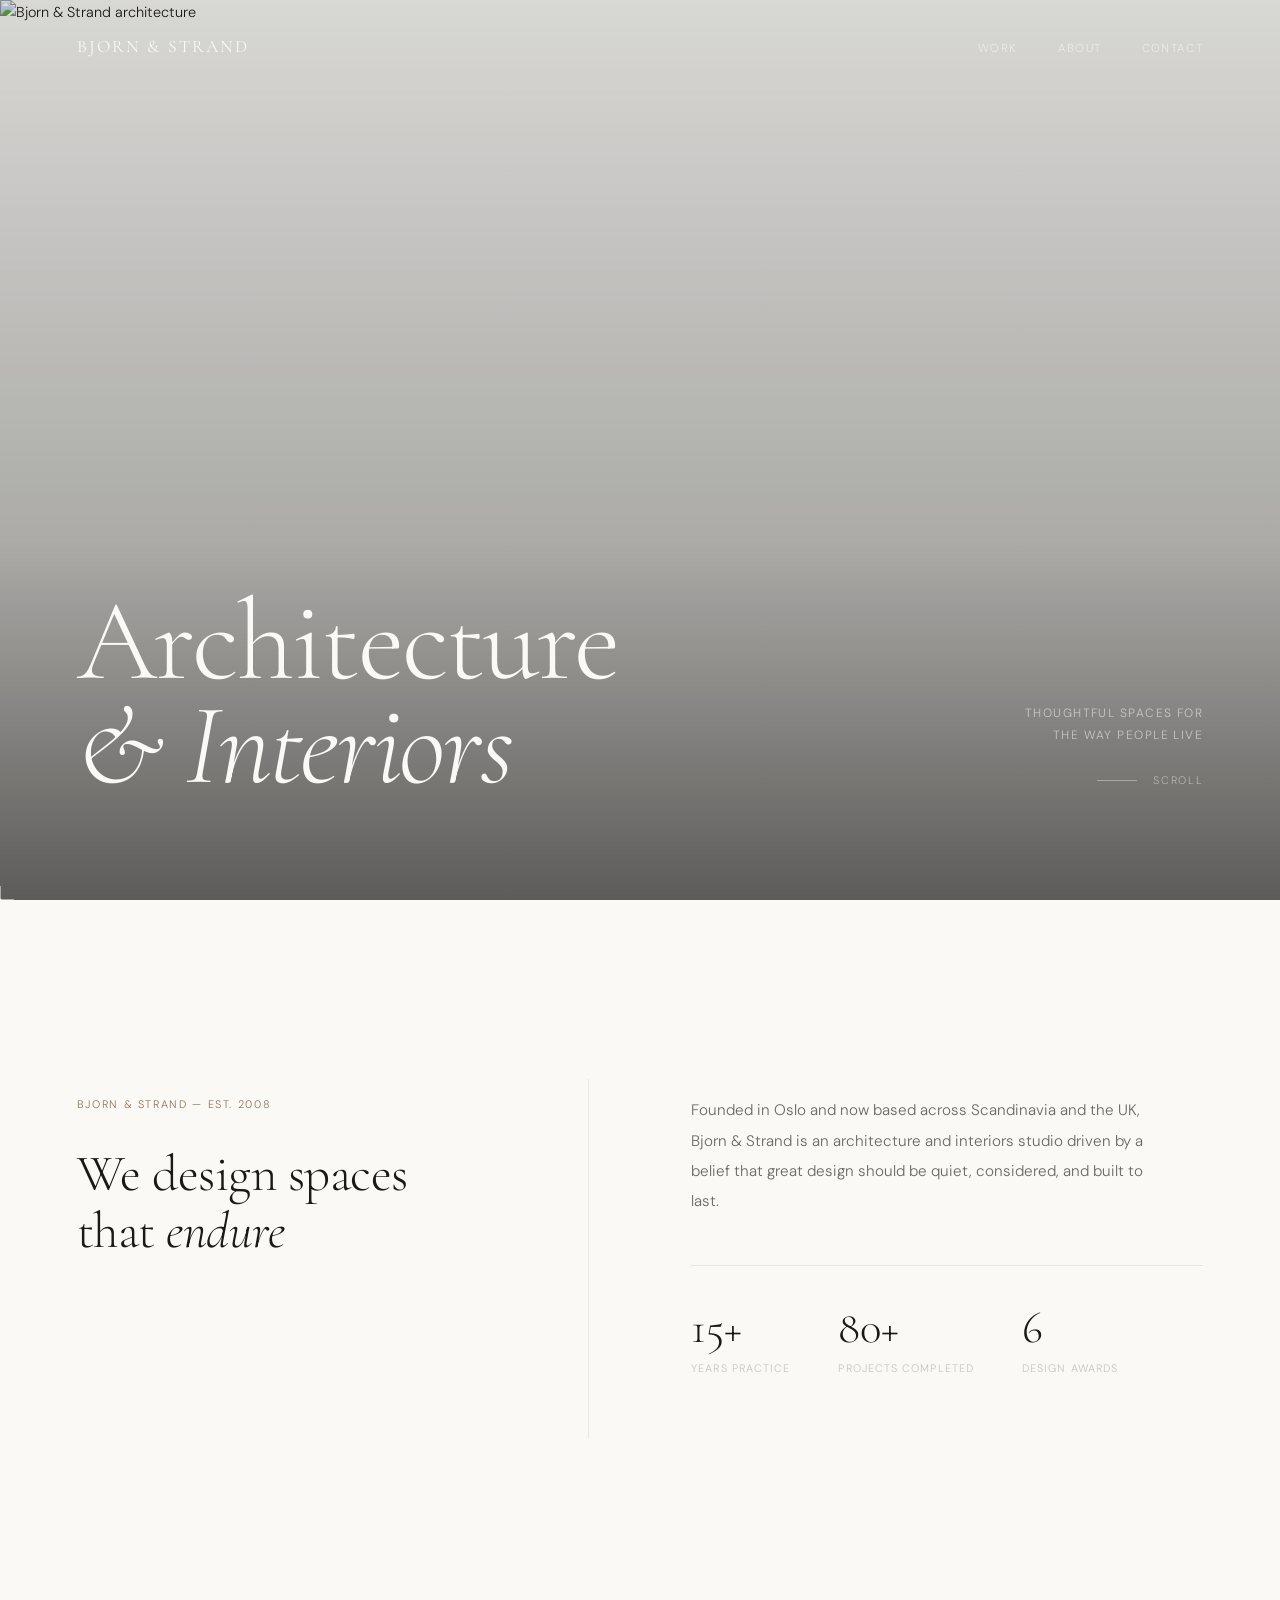
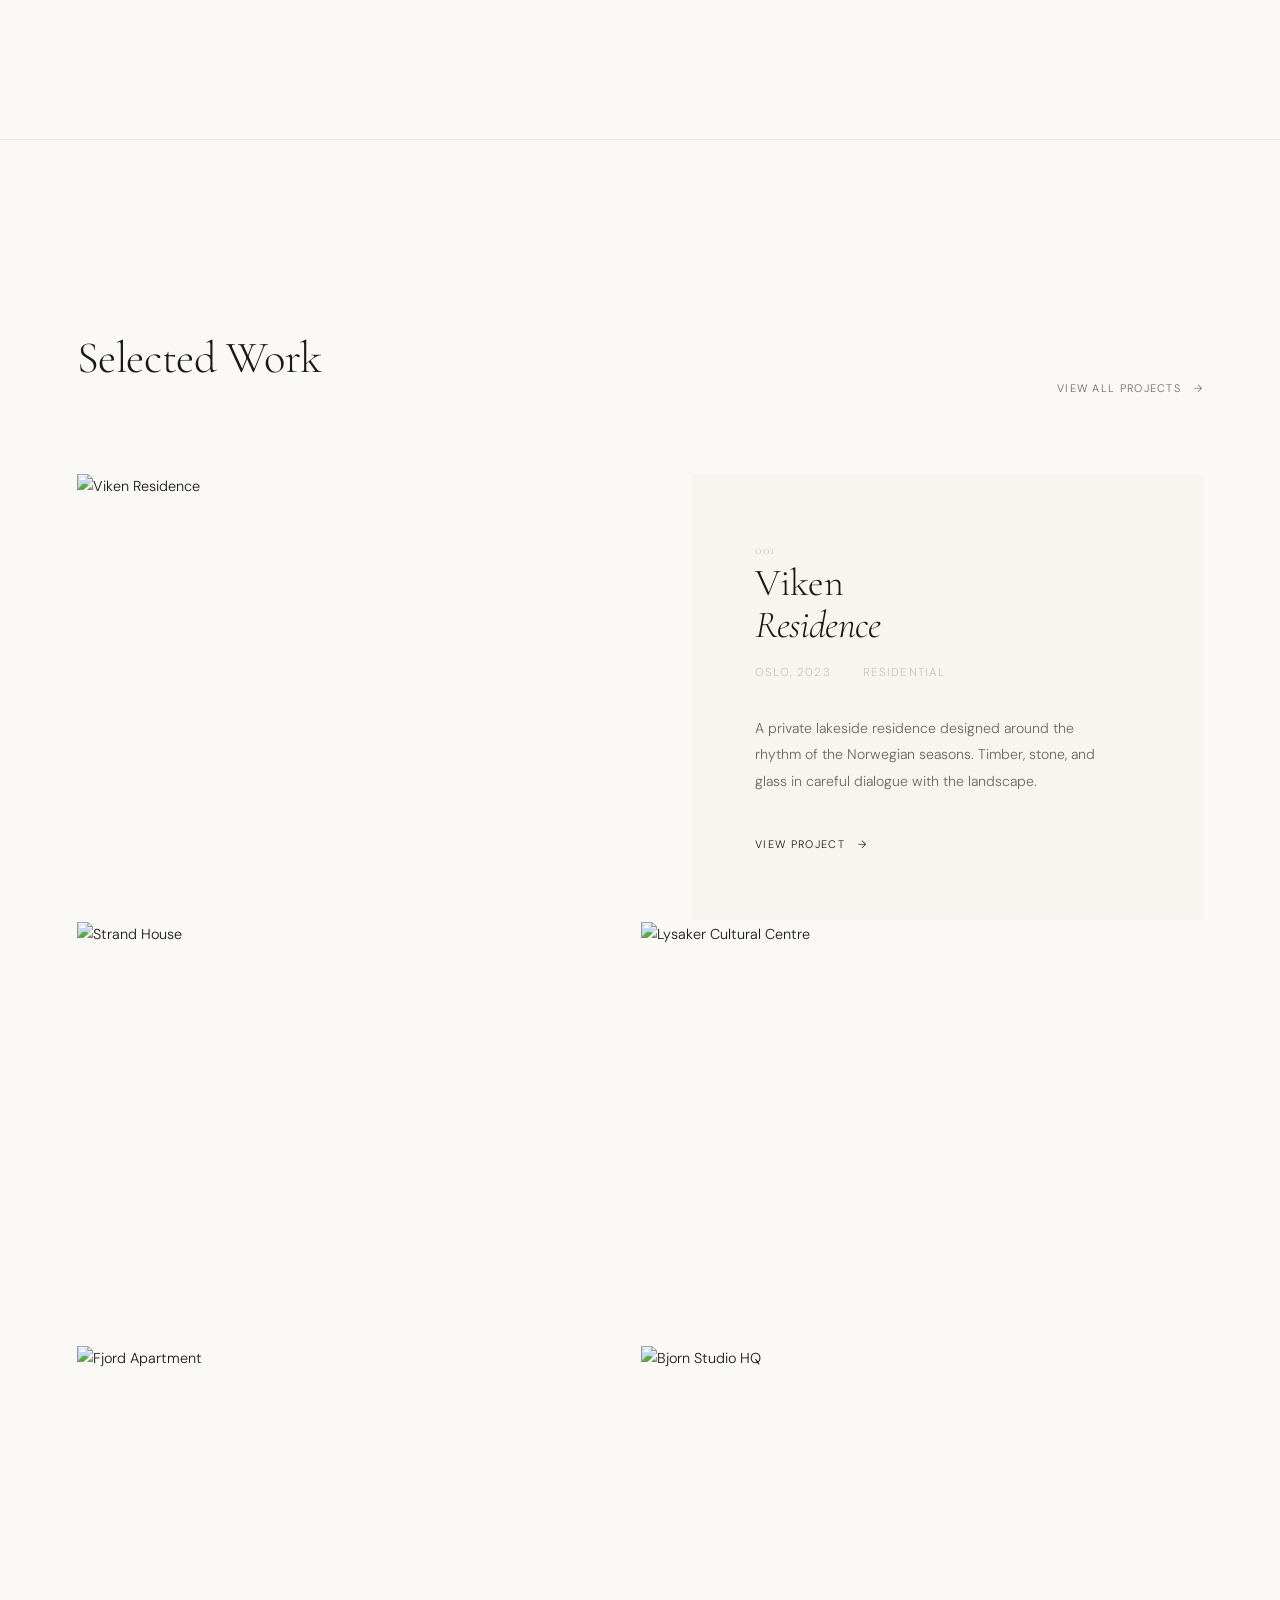
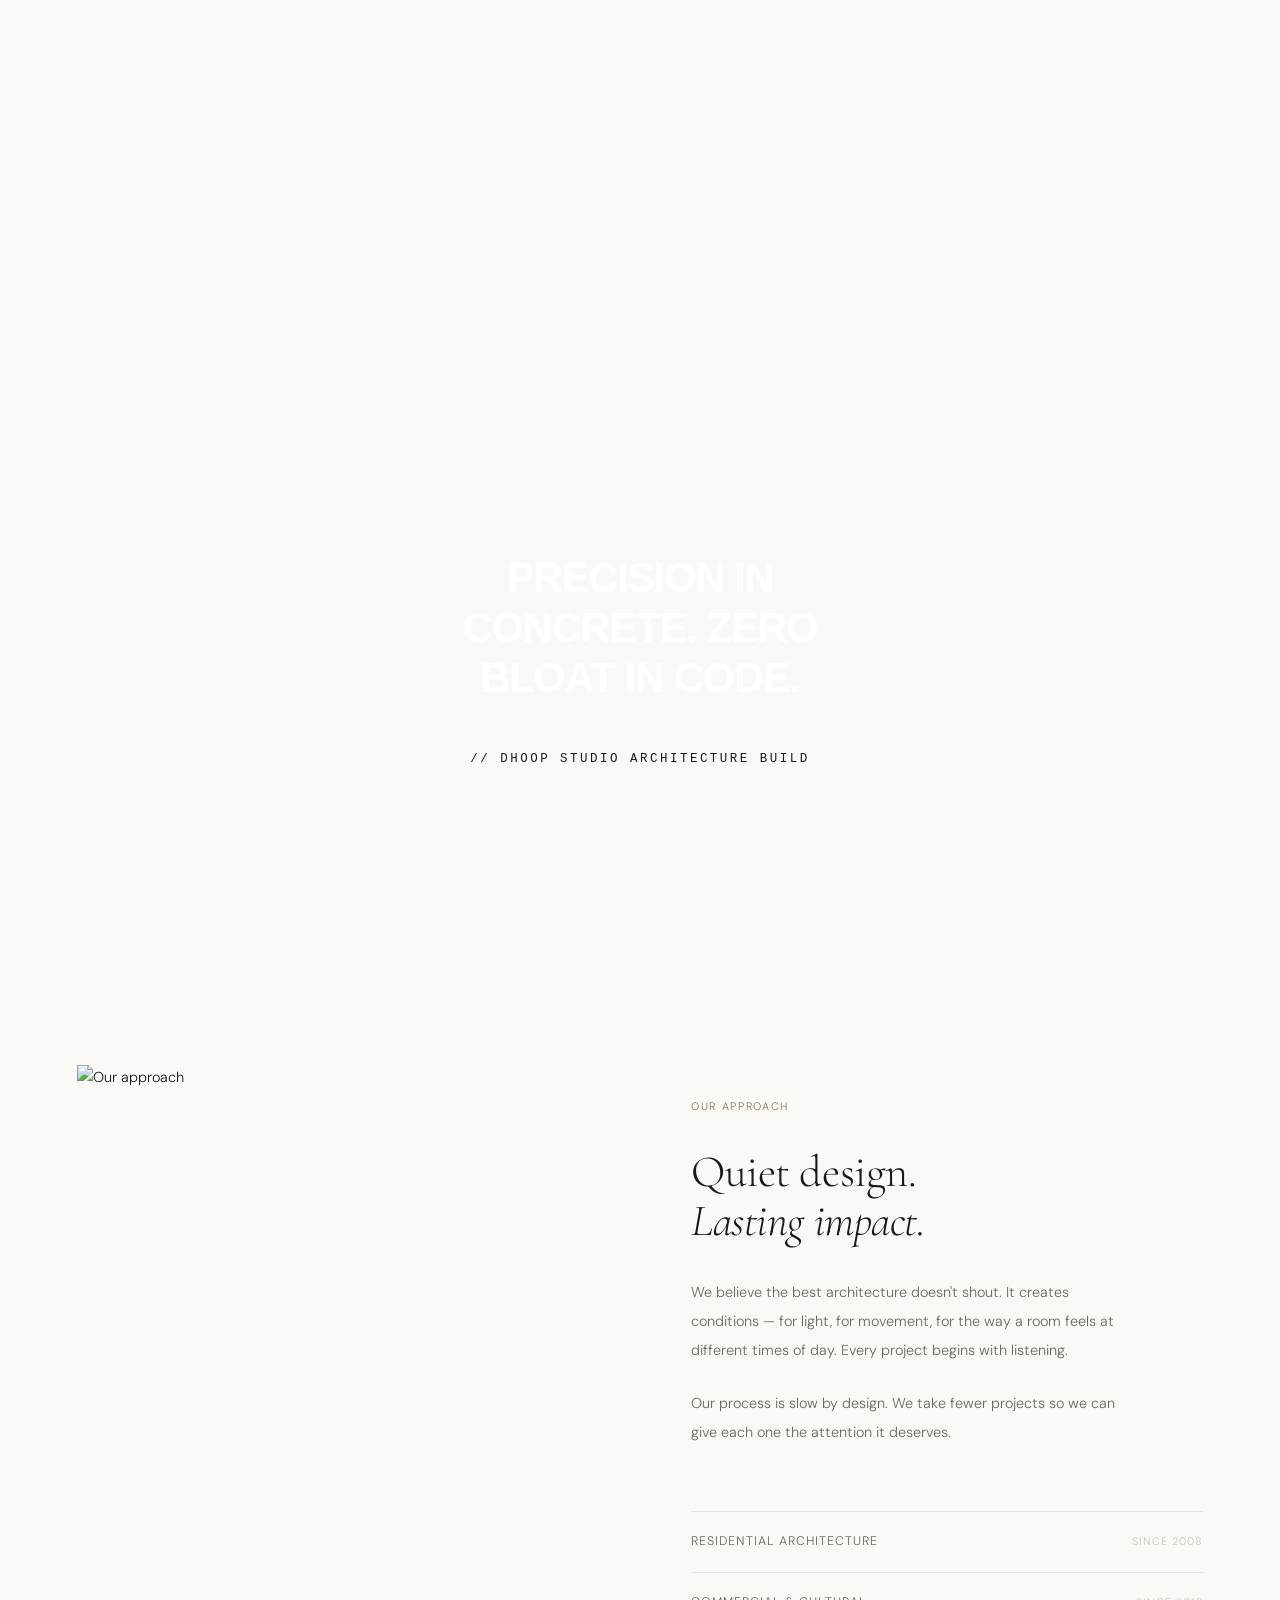
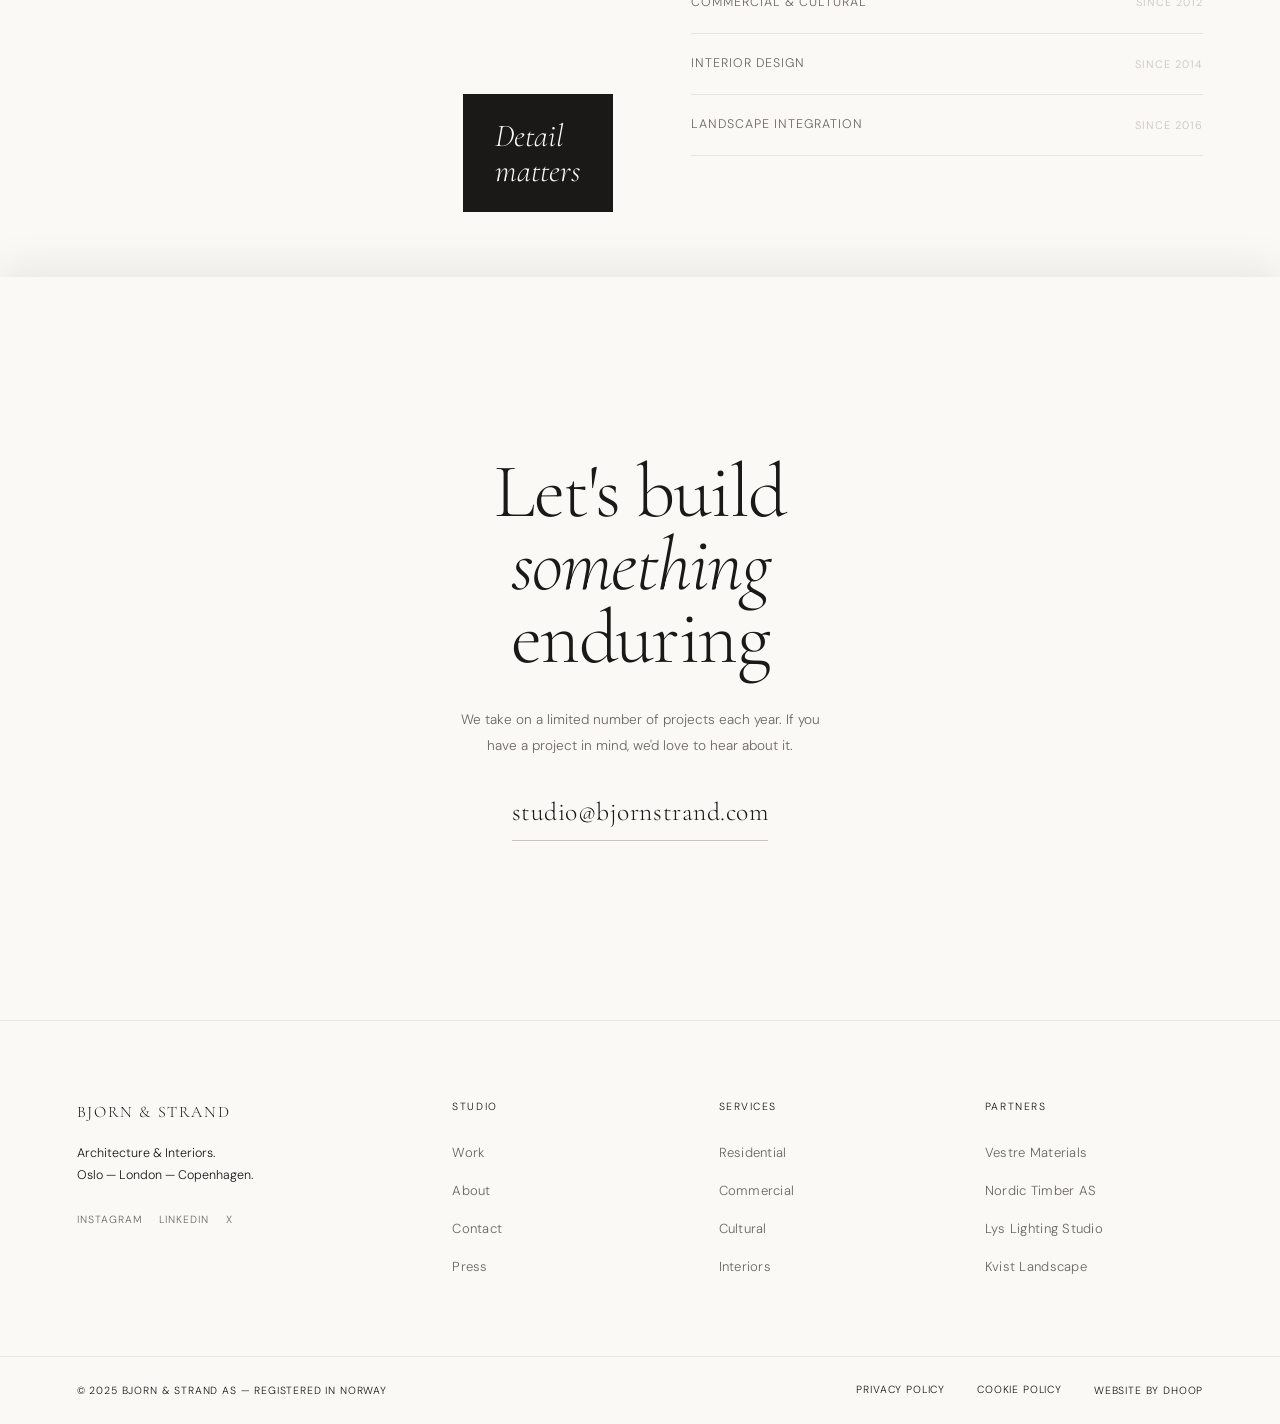
==== commit 4a9ff96b: "Update index.html" ====
--- a/index.html
+++ b/index.html
@@ -1195,8 +1195,8 @@
     </video>
    
 
-    <div class="video-content fade-in" style="position: relative; z-index: 2; height: 100%; display: flex; flex-direction: column; justify-content: center; align-items: center; text-align: center; padding: 0 24px;">      
-    <p class="video-quote" style="font-family: 'Plus Jakarta Sans', sans-serif; font-size: clamp(1.6rem, 3.5vw, 2.6rem); font-weight: 800; text-transform: uppercase; letter-spacing: -0.03em; margin-bottom: 14px; color: #FFFFFF;">Precision in concrete. Zero bloat in code.</p>      
+ <div class="video-content fade-in" style="position: relative; z-index: 2; height: 100%; display: flex; flex-direction: column; justify-content: center; align-items: center; text-align: center; padding: 0 24px;">      
+    <p class="video-quote" style="font-family: 'Plus Jakarta Sans', sans-serif; font-size: clamp(1.6rem, 3.5vw, 2.6rem); font-weight: 800; font-style: normal !important; text-transform: uppercase; letter-spacing: -0.03em; margin-bottom: 14px; color: #FFFFFF;">Precision in concrete. Zero bloat in code.</p>      
     <p class="video-attr" style="font-family: 'JetBrains Mono', monospace; font-size: 0.78rem; text-transform: uppercase; letter-spacing: 2.5px; color: var(--green);">// Dhoop Studio Architecture Build</p>    
 </div>
   </section>
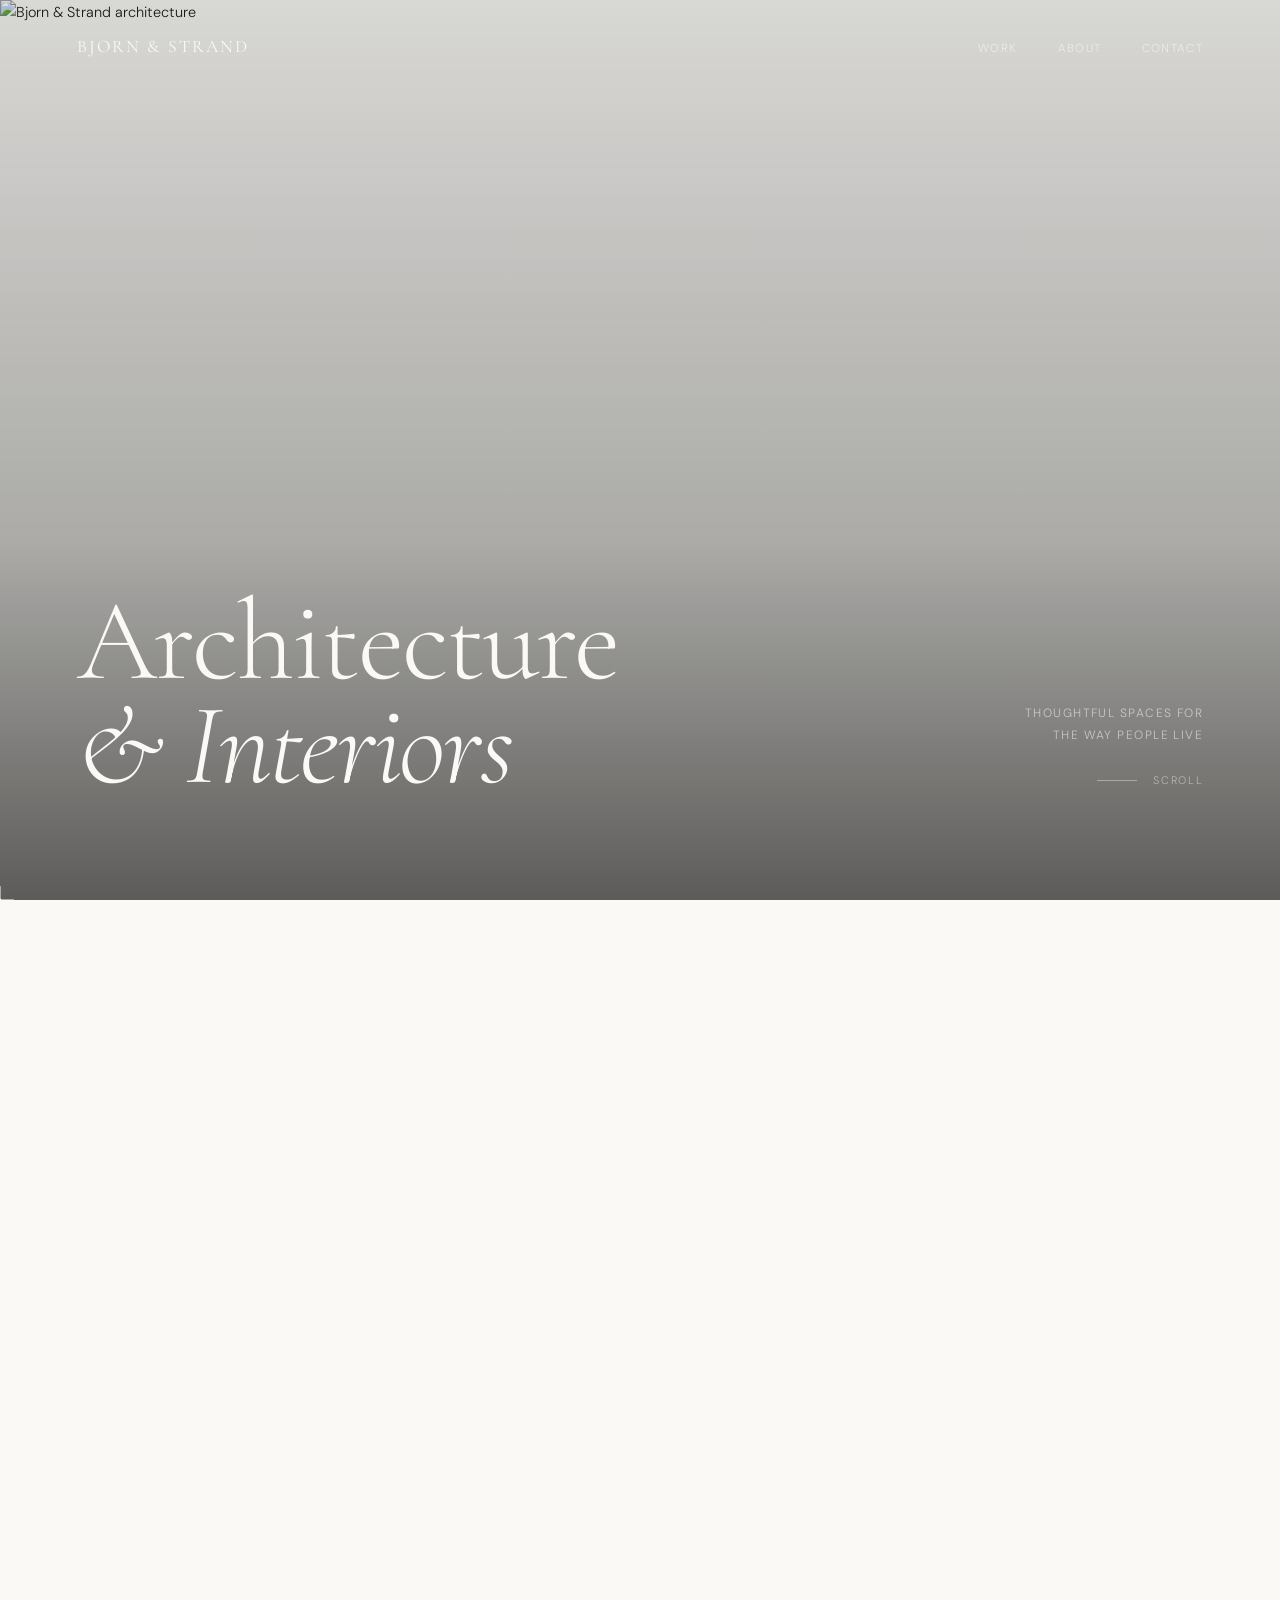
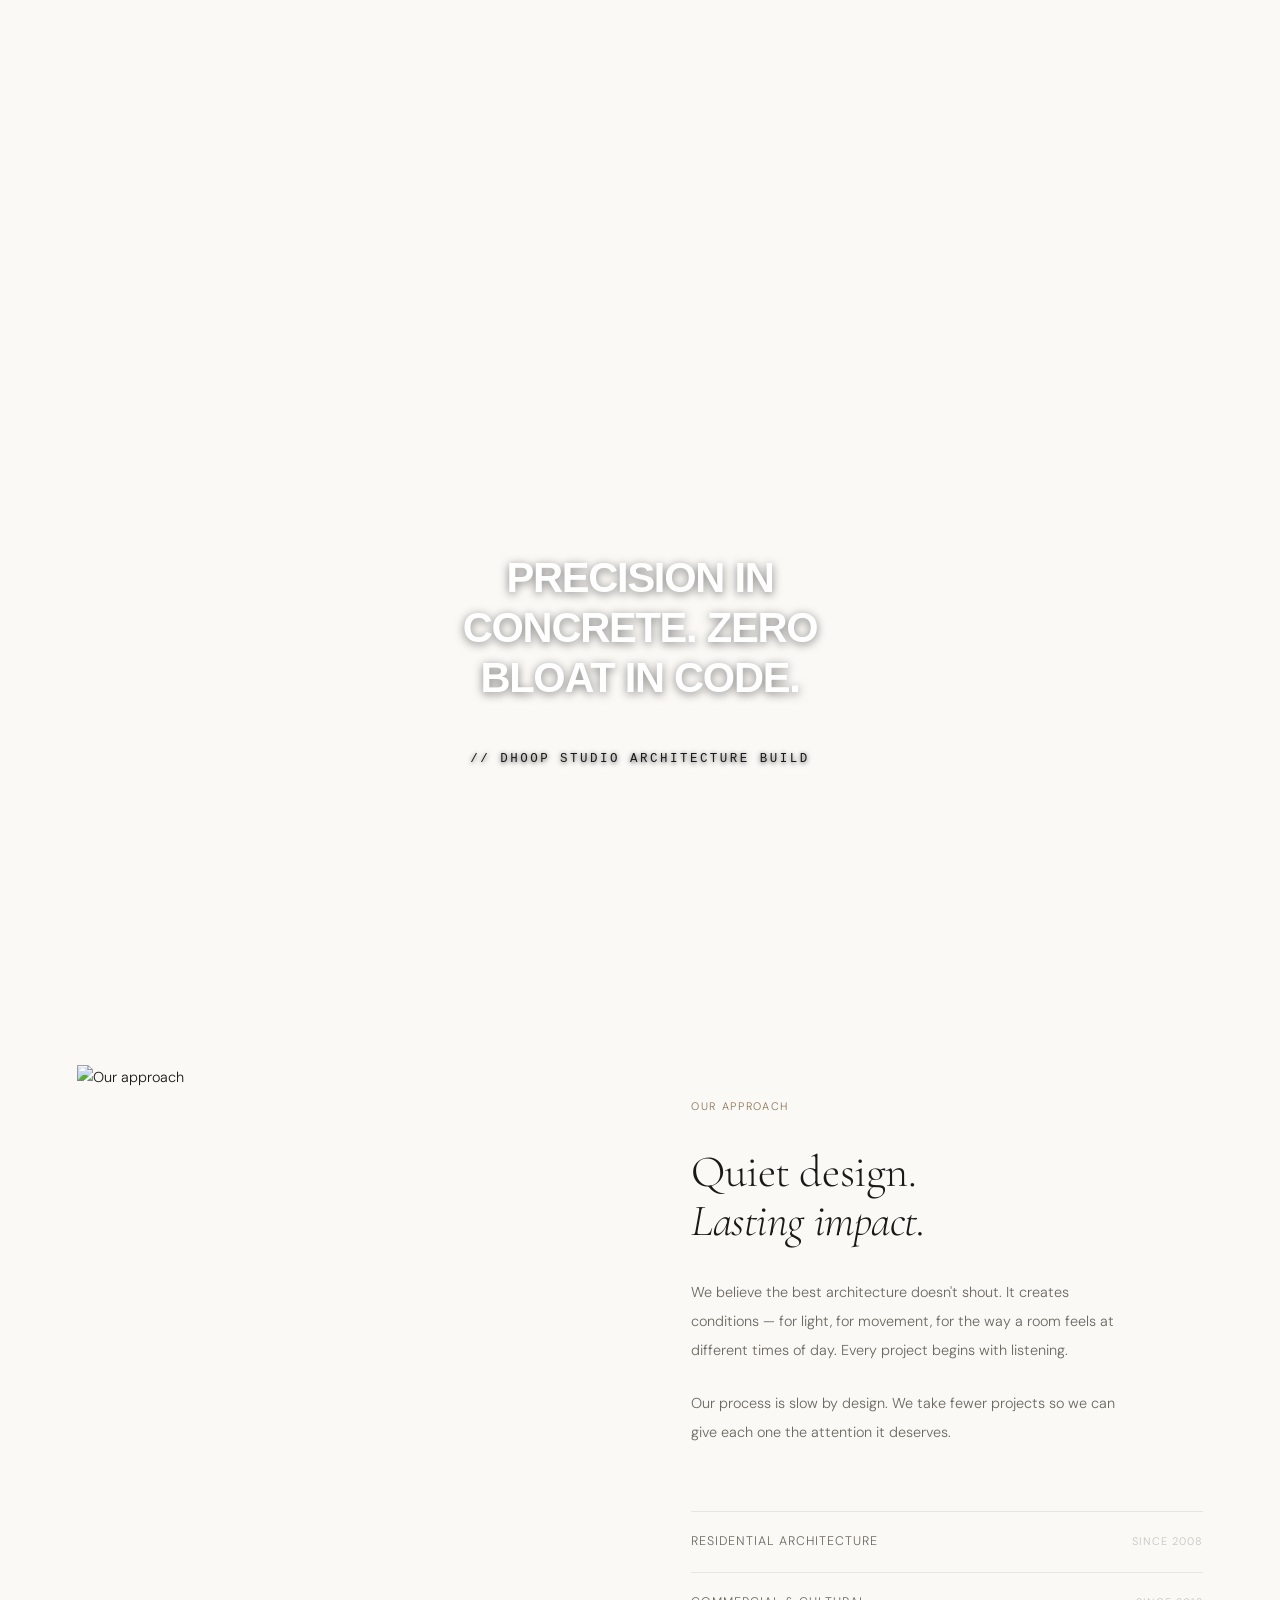
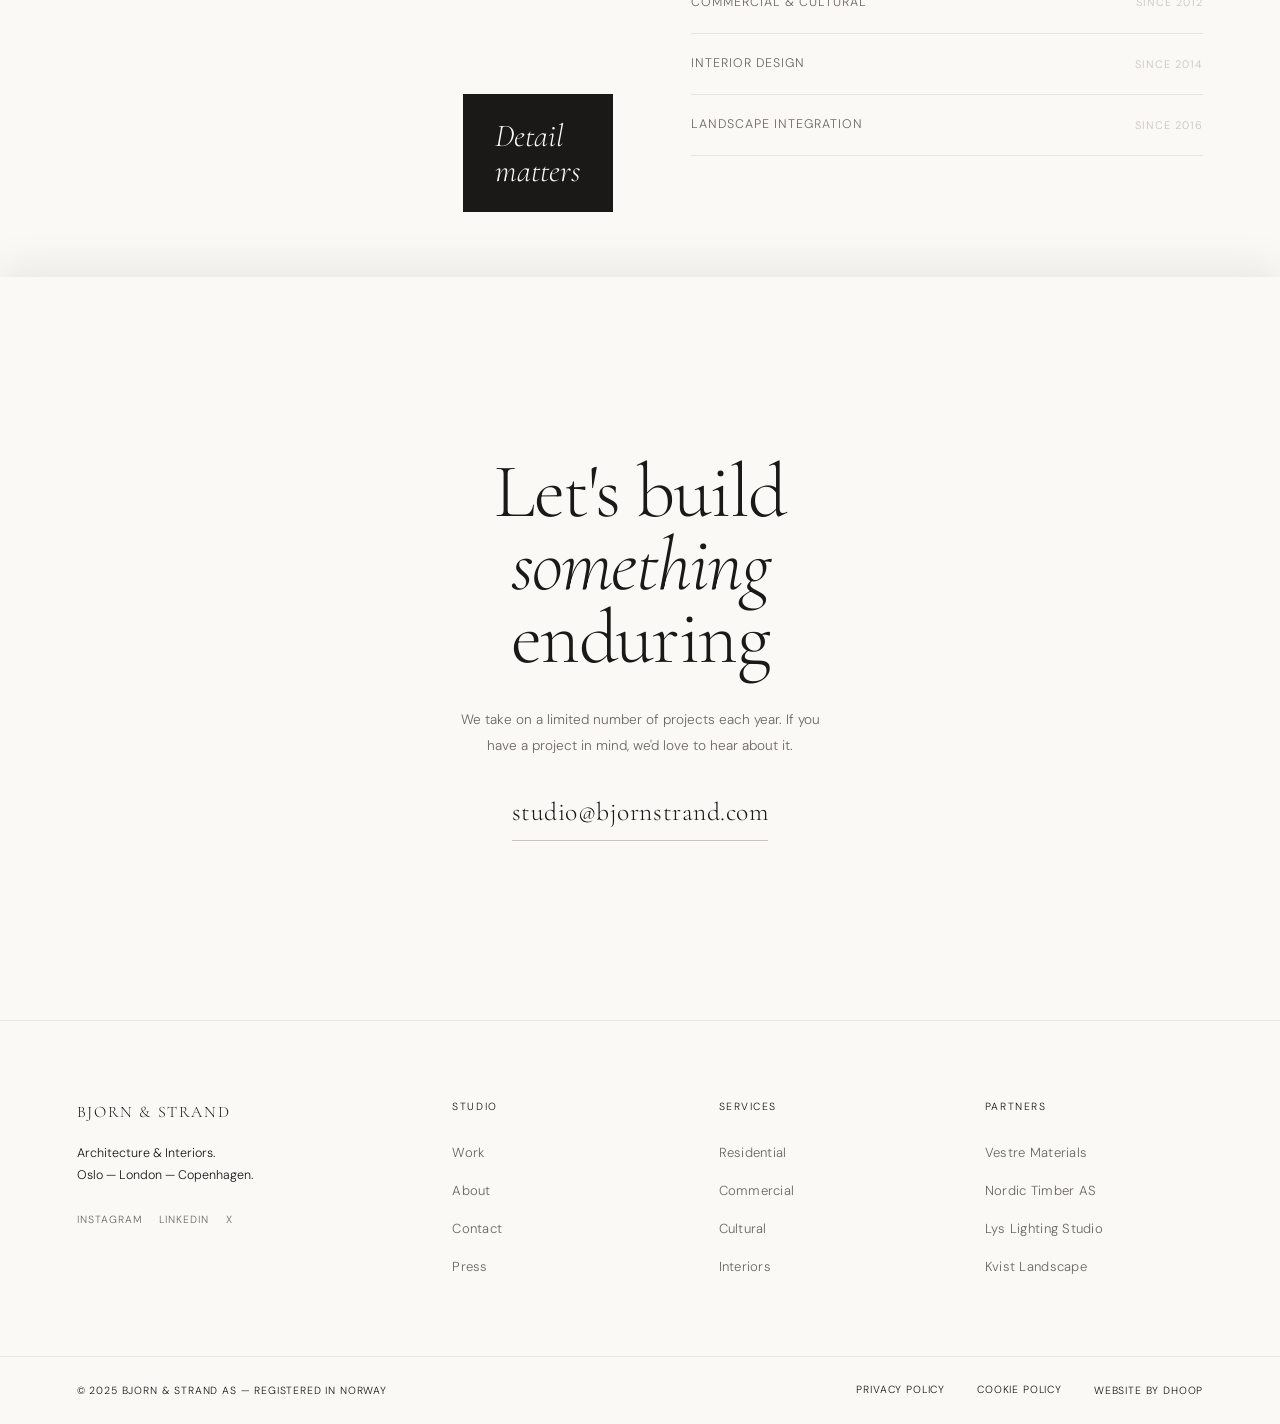
==== commit 62f8949f: "Update index.html" ====
--- a/index.html
+++ b/index.html
@@ -1194,10 +1194,9 @@
       <track kind="captions" srclang="en" label="English" src="" default>
     </video>
    
-
- <div class="video-content fade-in" style="position: relative; z-index: 2; height: 100%; display: flex; flex-direction: column; justify-content: center; align-items: center; text-align: center; padding: 0 24px;">      
-    <p class="video-quote" style="font-family: 'Plus Jakarta Sans', sans-serif; font-size: clamp(1.6rem, 3.5vw, 2.6rem); font-weight: 800; font-style: normal !important; text-transform: uppercase; letter-spacing: -0.03em; margin-bottom: 14px; color: #FFFFFF;">Precision in concrete. Zero bloat in code.</p>      
-    <p class="video-attr" style="font-family: 'JetBrains Mono', monospace; font-size: 0.78rem; text-transform: uppercase; letter-spacing: 2.5px; color: var(--green);">// Dhoop Studio Architecture Build</p>    
+<div class="video-content fade-in" style="position: relative; z-index: 2; height: 100%; display: flex; flex-direction: column; justify-content: center; align-items: center; text-align: center; padding: 0 24px;">      
+    <p class="video-quote" style="font-family: 'Plus Jakarta Sans', sans-serif; font-size: clamp(1.6rem, 3.5vw, 2.6rem); font-weight: 800; font-style: normal; text-transform: uppercase; letter-spacing: -0.03em; margin-bottom: 14px; color: #FFFFFF; text-shadow: 0 2px 10px rgba(0,0,0,0.5);">Precision in concrete. Zero bloat in code.</p>      
+    <p class="video-attr" style="font-family: 'JetBrains Mono', monospace; font-size: 0.78rem; text-transform: uppercase; letter-spacing: 2.5px; color: var(--green); text-shadow: 0 1px 5px rgba(0,0,0,0.8);">// Dhoop Studio Architecture Build</p>    
 </div>
   </section>
 
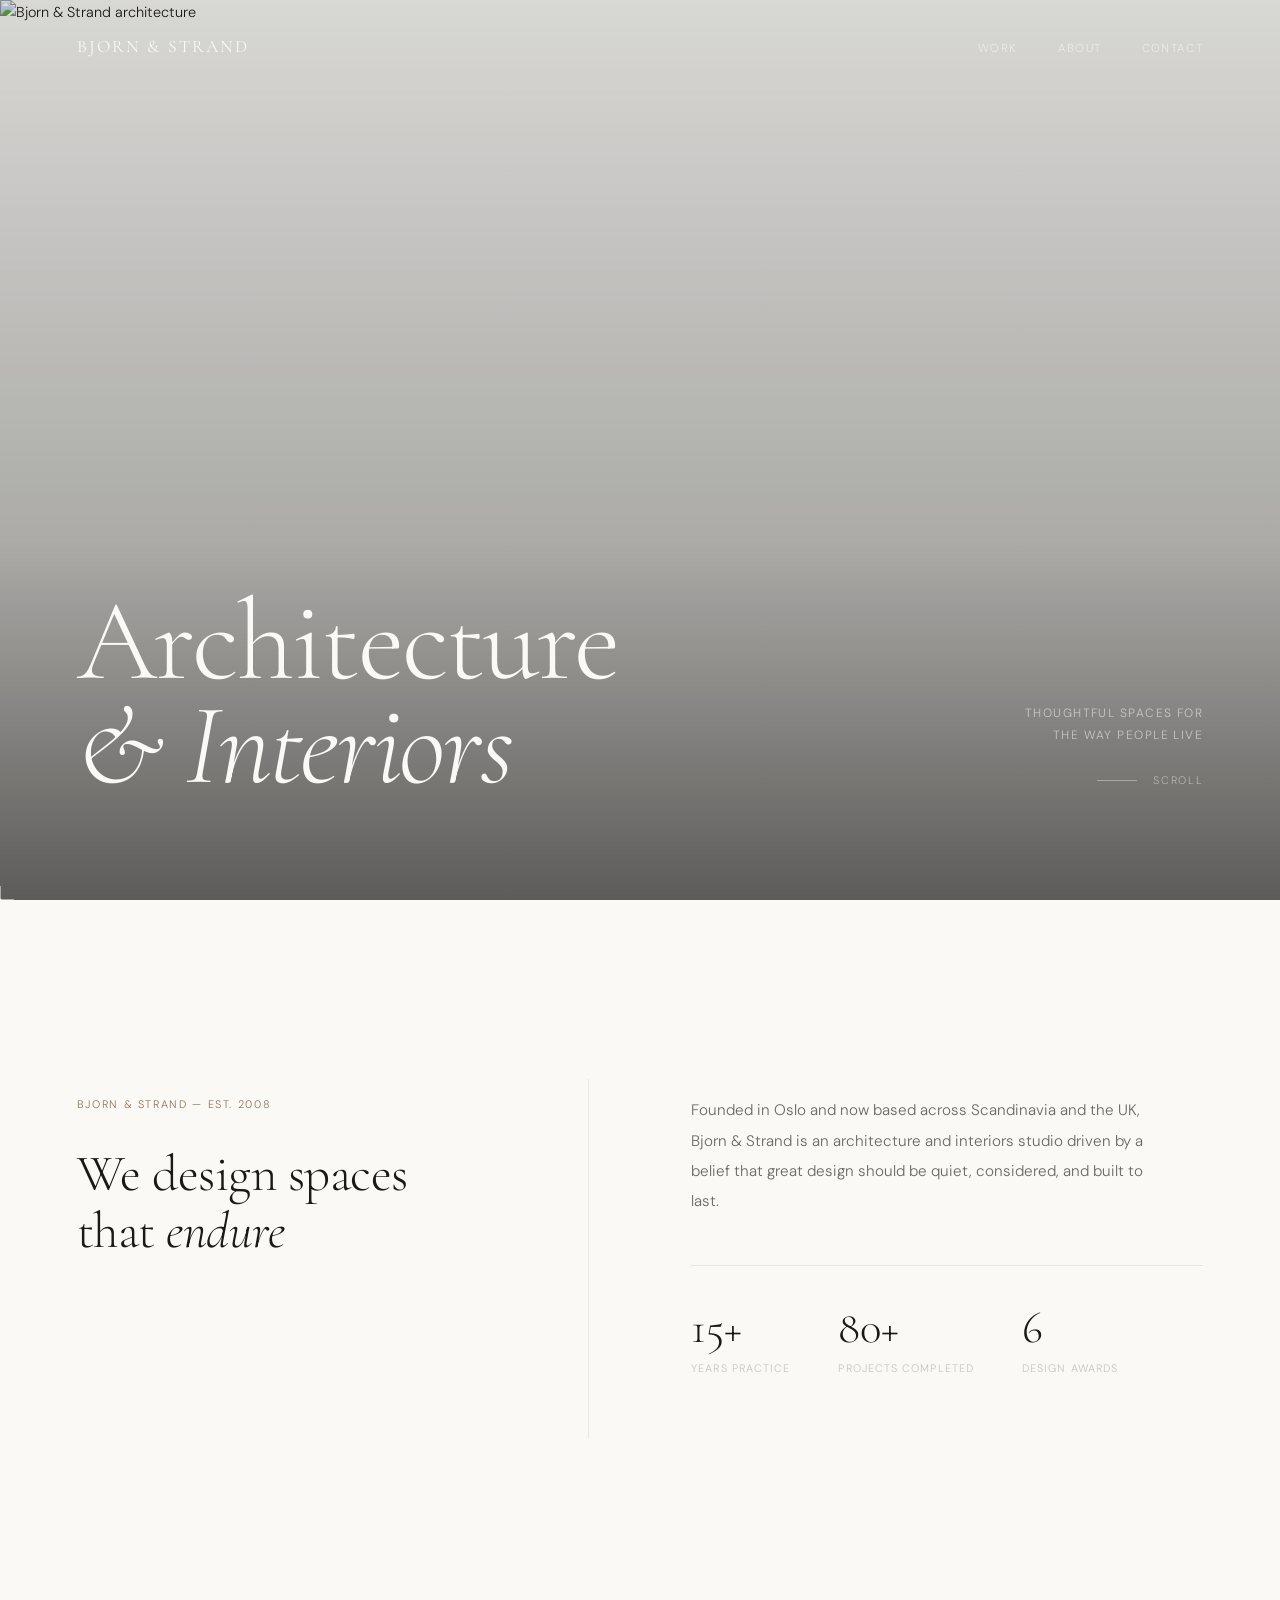
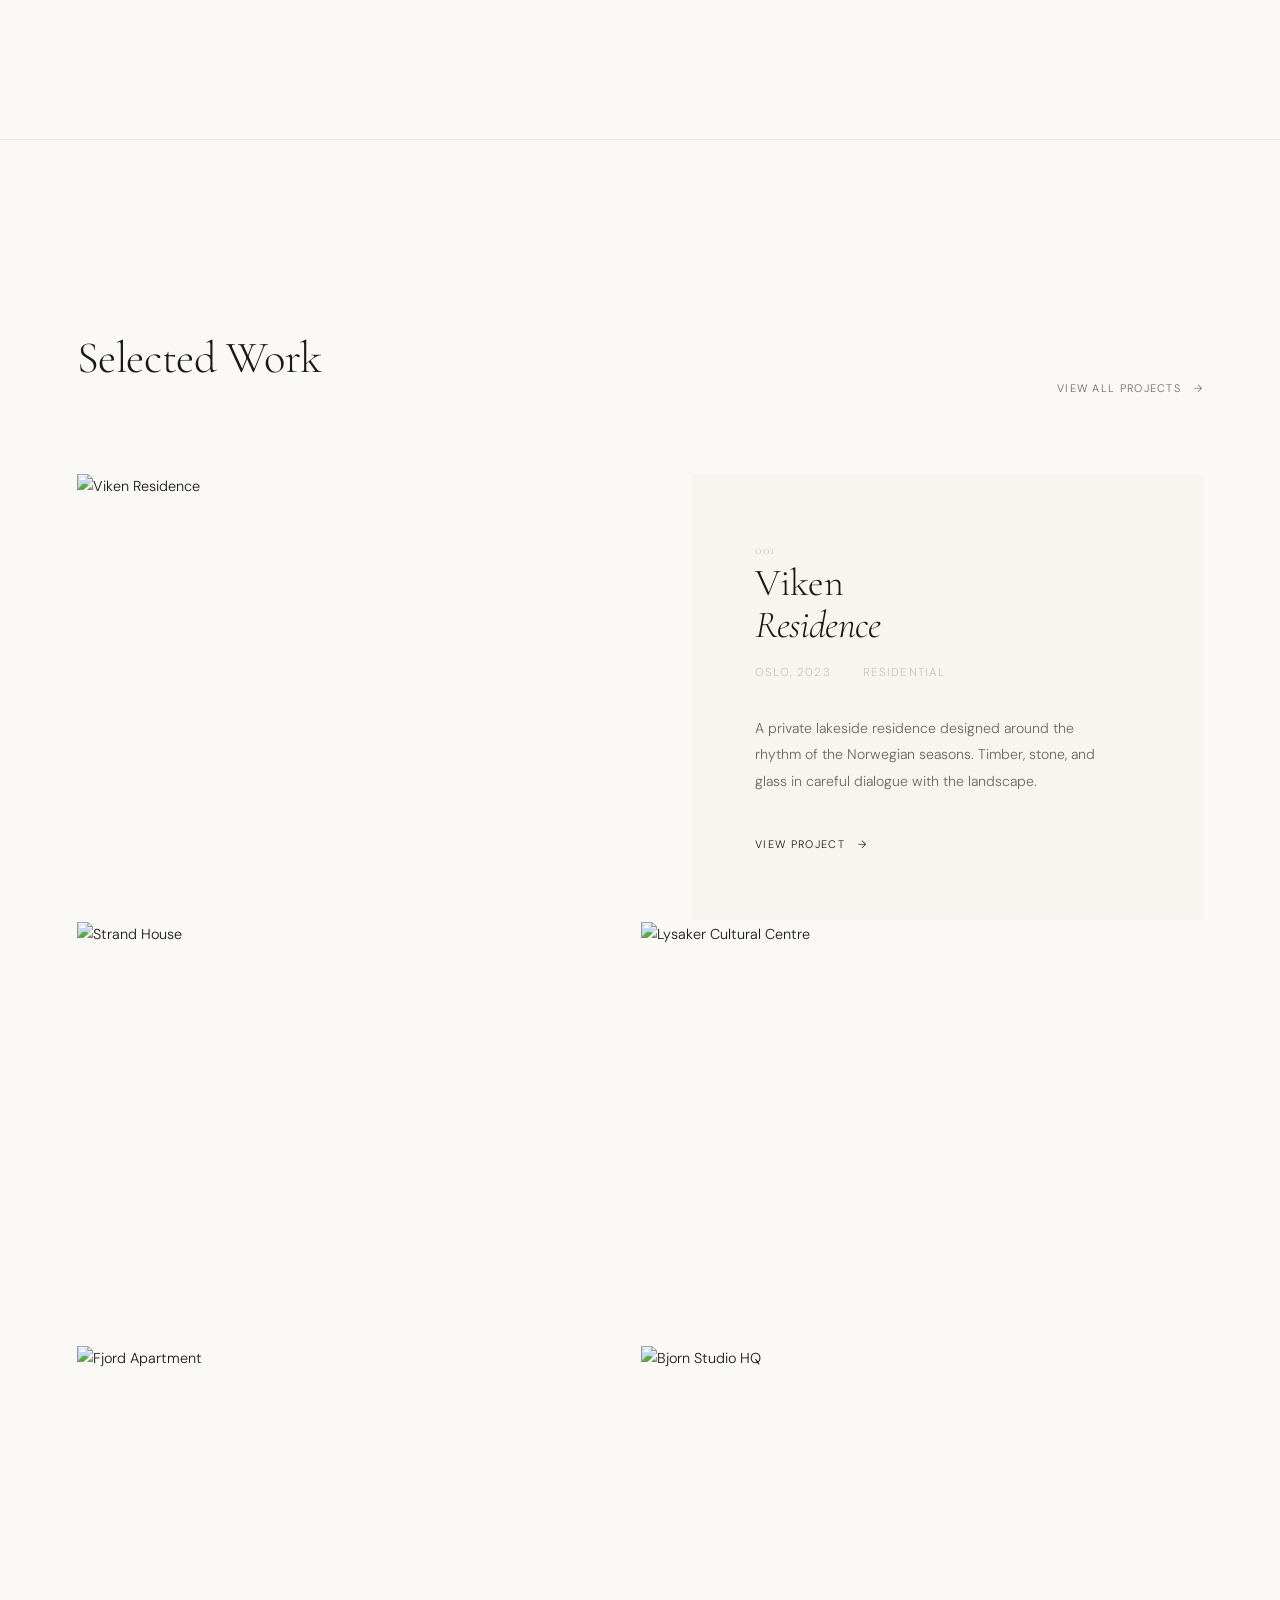
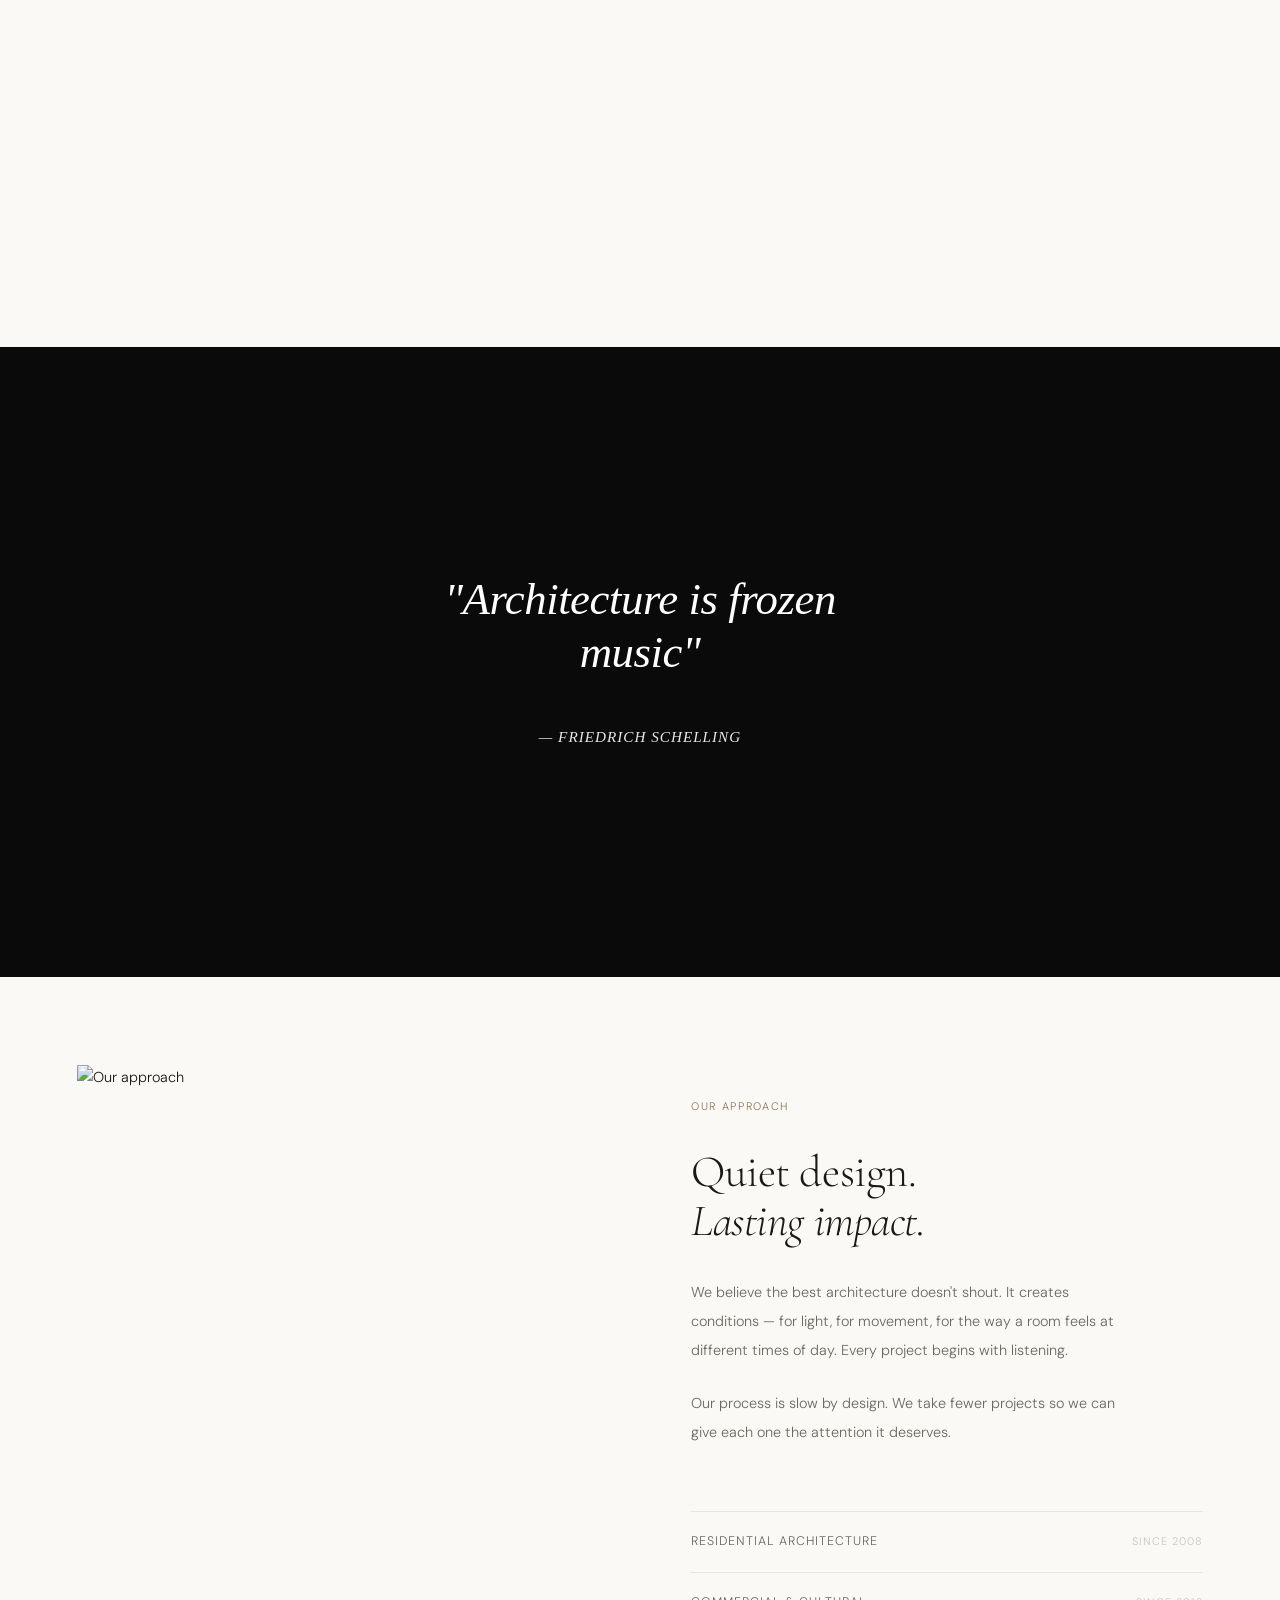
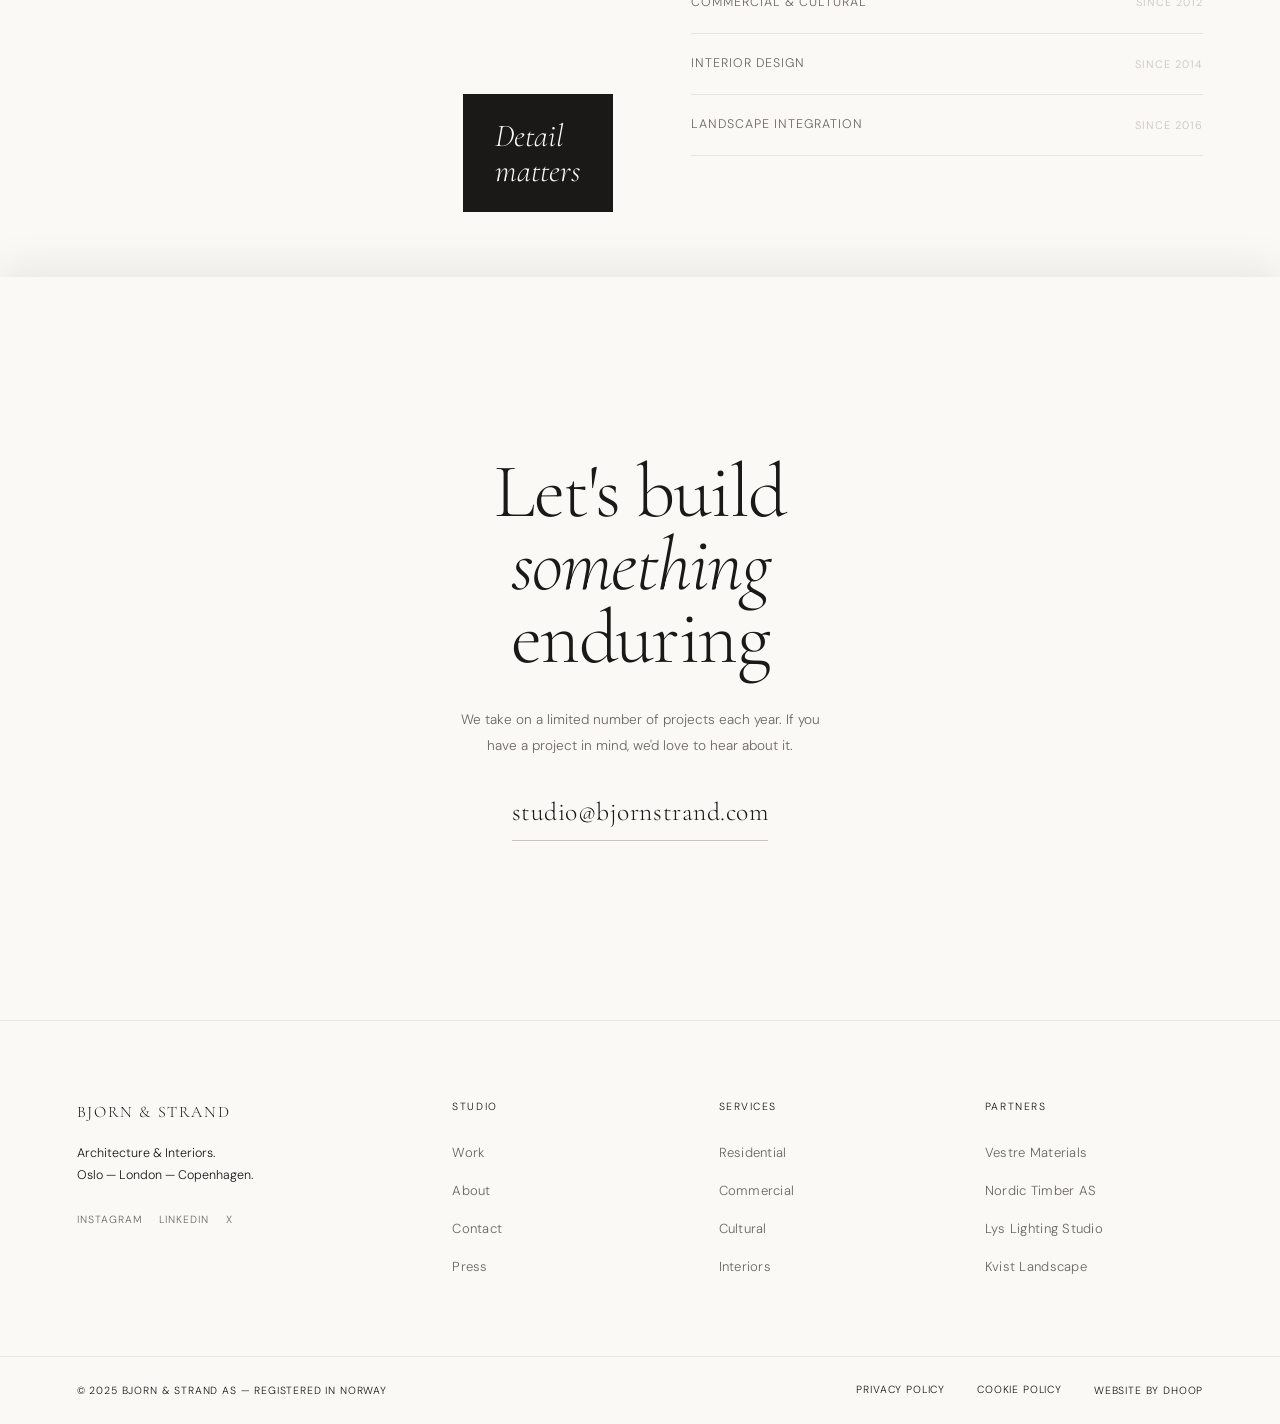
==== commit e459ac81: "Update index.html" ====
--- a/index.html
+++ b/index.html
@@ -1187,18 +1187,17 @@
     </div>
   </section>
 
-  <!-- VIDEO SECTION -->
-  <section id="video-section">
-    <video autoplay muted loop playsinline aria-label="Studio architecture film">
-      <source src="video/minialist_architechture-bjornstrand-01b.mp4" type="video/mp4">
-      <track kind="captions" srclang="en" label="English" src="" default>
-    </video>
-   
-<div class="video-content fade-in" style="position: relative; z-index: 2; height: 100%; display: flex; flex-direction: column; justify-content: center; align-items: center; text-align: center; padding: 0 24px;">      
-    <p class="video-quote" style="font-family: 'Plus Jakarta Sans', sans-serif; font-size: clamp(1.6rem, 3.5vw, 2.6rem); font-weight: 800; font-style: normal; text-transform: uppercase; letter-spacing: -0.03em; margin-bottom: 14px; color: #FFFFFF; text-shadow: 0 2px 10px rgba(0,0,0,0.5);">Precision in concrete. Zero bloat in code.</p>      
-    <p class="video-attr" style="font-family: 'JetBrains Mono', monospace; font-size: 0.78rem; text-transform: uppercase; letter-spacing: 2.5px; color: var(--green); text-shadow: 0 1px 5px rgba(0,0,0,0.8);">// Dhoop Studio Architecture Build</p>    
-</div>
-  </section>
+ <!-- VIDEO SECTION -->  
+<section id="video-section" style="position: relative; width: 100%; height: 70vh; min-height: 450px; overflow: hidden; background: #0A0A0A;">    
+    <video autoplay muted loop playsinline preload="auto" aria-label="Studio architecture film" style="position: absolute; top: 50%; left: 50%; width: 100%; height: 100%; object-fit: cover; transform: translate(-50%, -50%); opacity: 0.7;">      
+        <source src="video/minialist_architechture-bjornstrand-01b.mp4" type="video/mp4">
+    </video>    
+    <div class="video-overlay" style="position: absolute; inset: 0; background: rgba(10, 10, 10, 0.45); pointer-events: none;"></div>    
+    <div class="video-content fade-in" style="position: relative; z-index: 2; height: 100%; display: flex; flex-direction: column; justify-content: center; align-items: center; text-align: center; padding: 0 24px;">      
+        <p class="video-quote" style="font-family: 'Times New Roman', Times, serif; font-size: clamp(1.8rem, 3.5vw, 2.8rem); font-weight: 400; color: #FFFFFF; margin-bottom: 12px; letter-spacing: -0.01em;">"Architecture is <span style="font-style: italic;">frozen music</span>"</p>      
+        <p class="video-attr" style="font-family: 'Times New Roman', Times, serif; font-size: 0.95rem; font-style: italic; color: #FFFFFF; letter-spacing: 1px; opacity: 0.9;">— Friedrich Schelling</p>    
+    </div>  
+</section>
 
   <!-- APPROACH -->
   <div class="sticky-wrap">
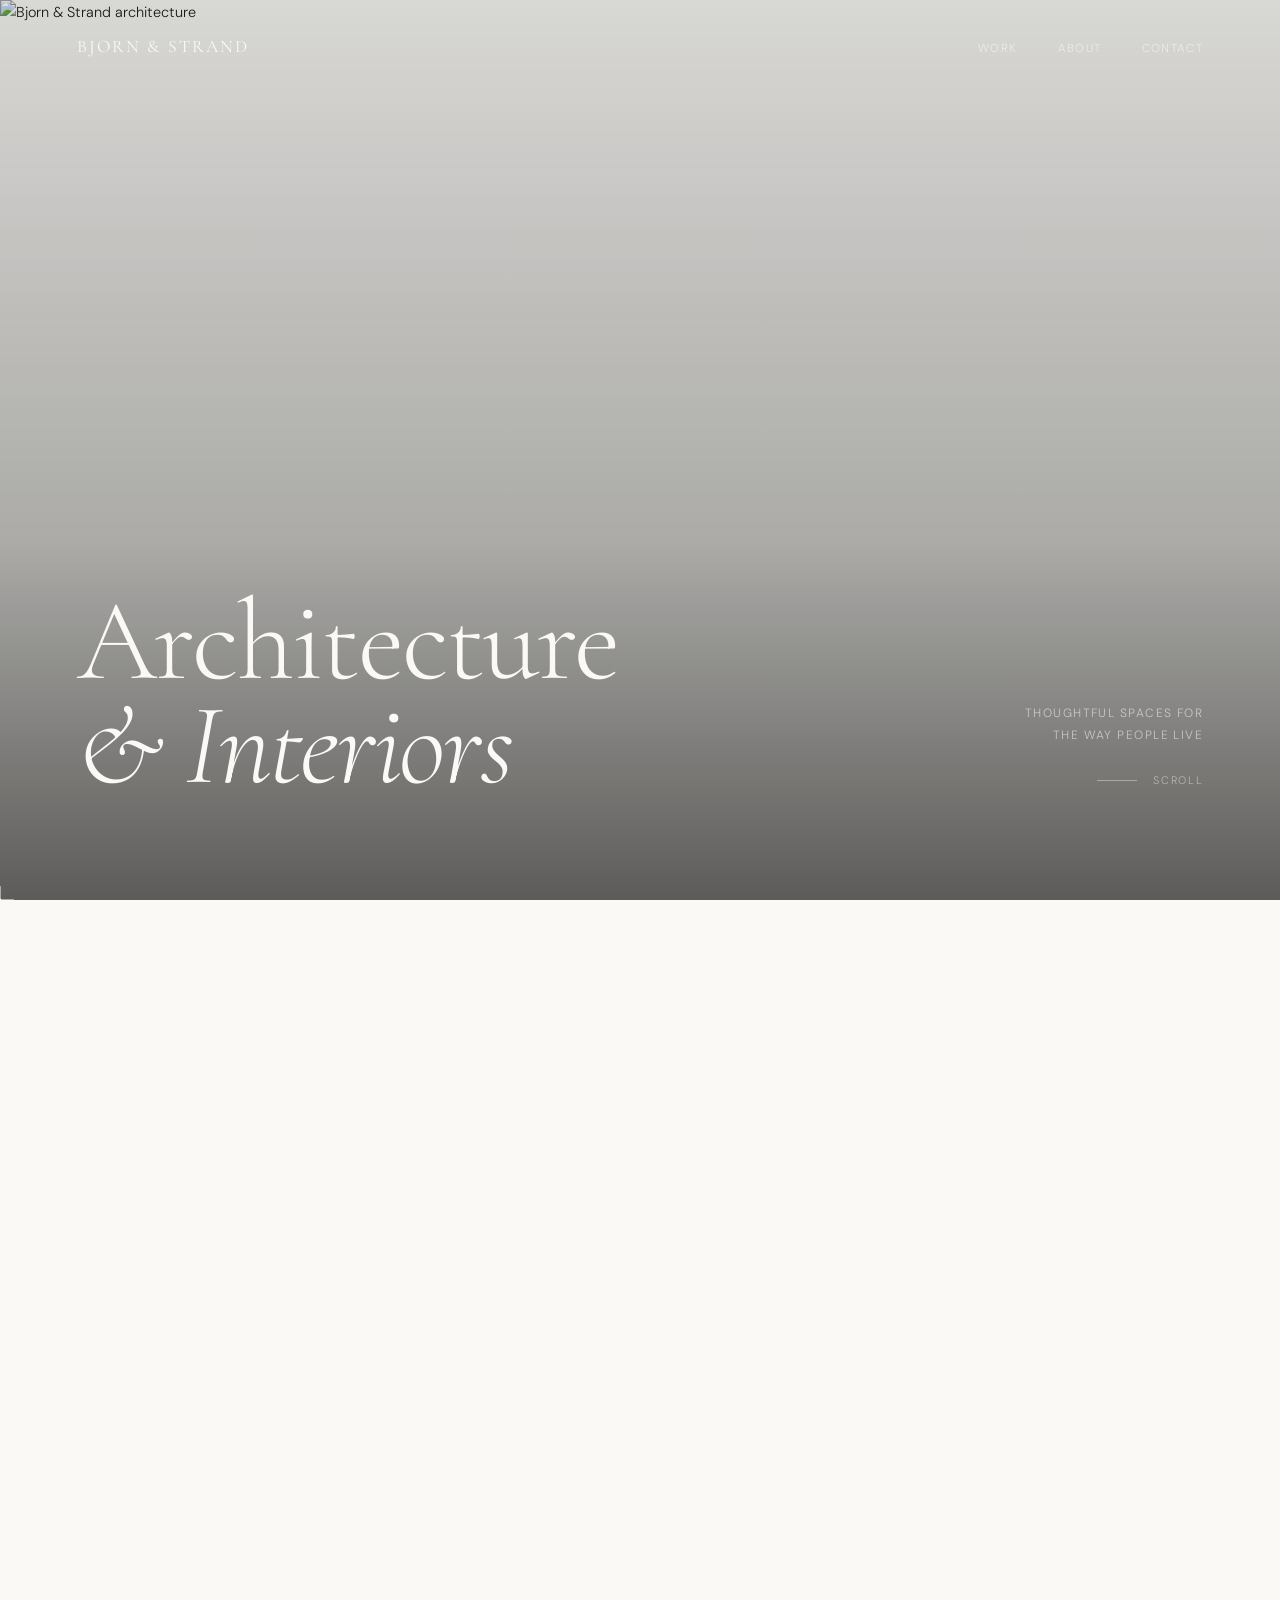
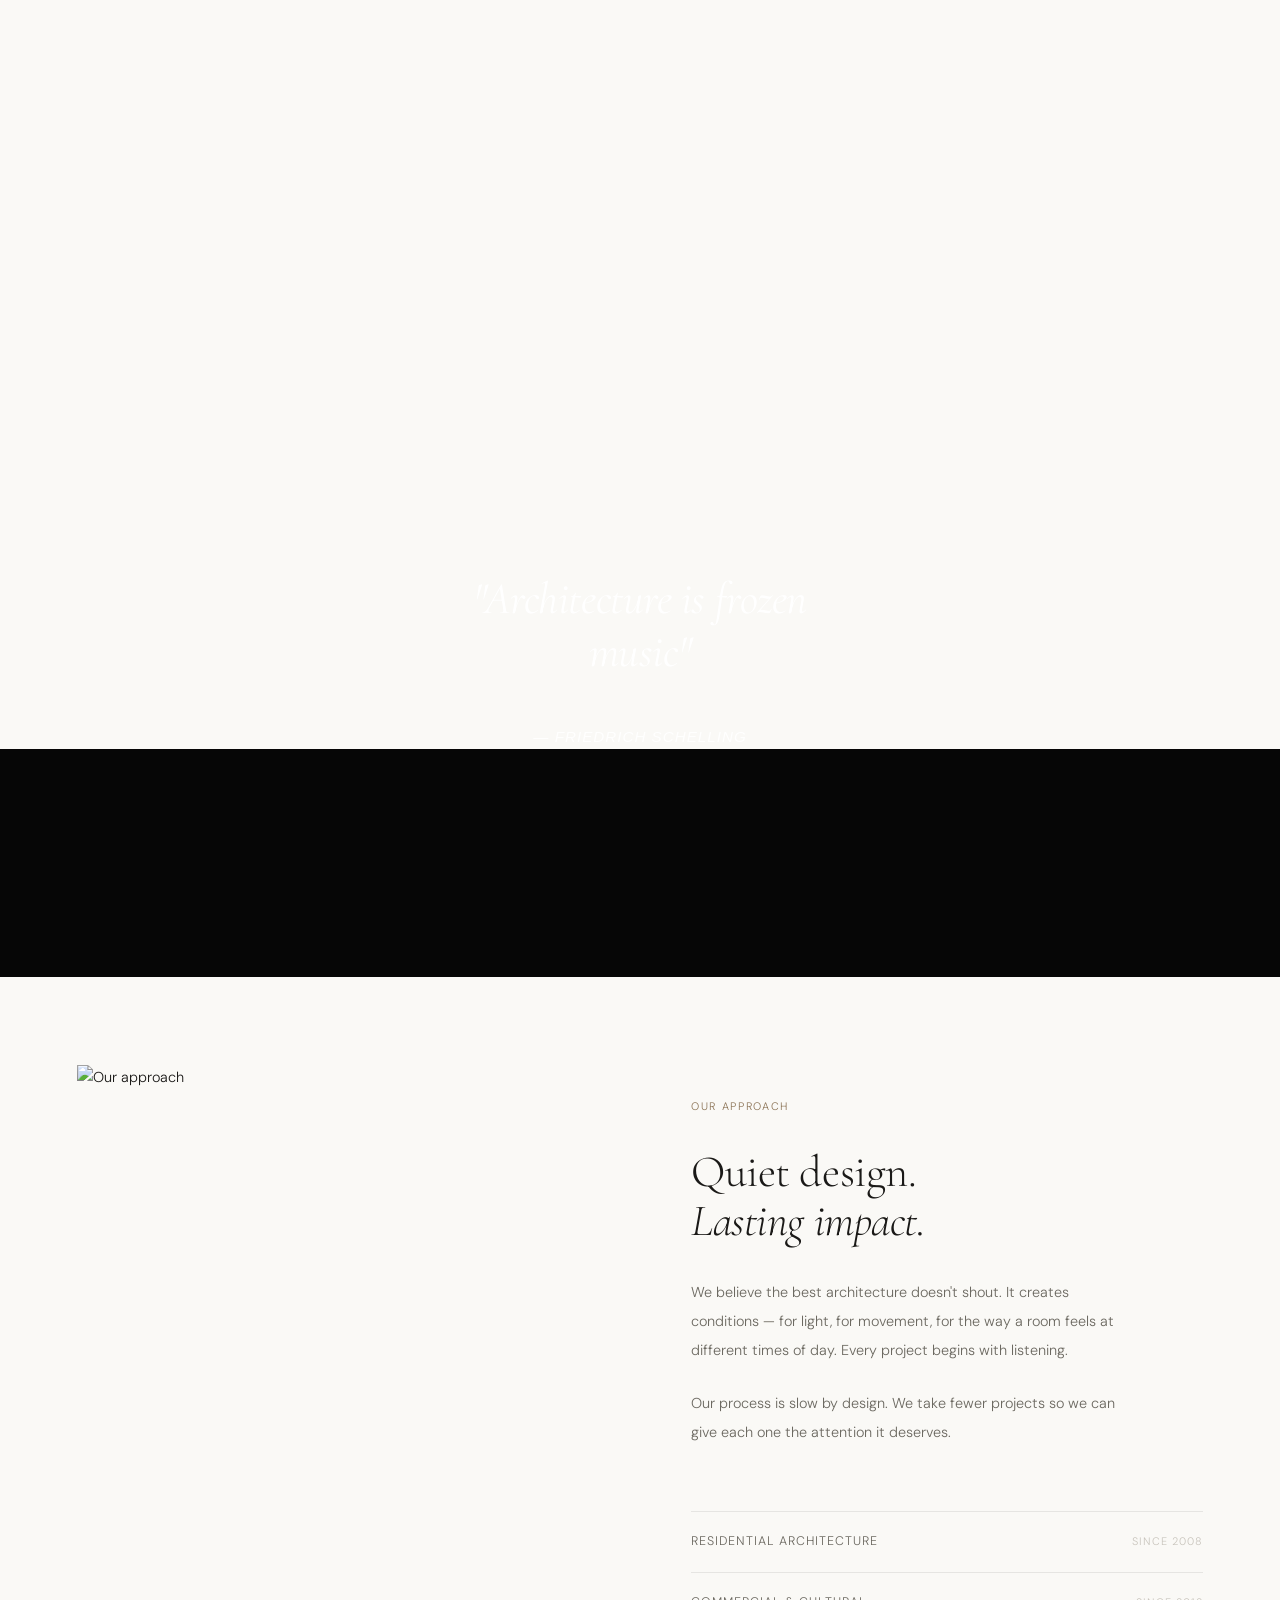
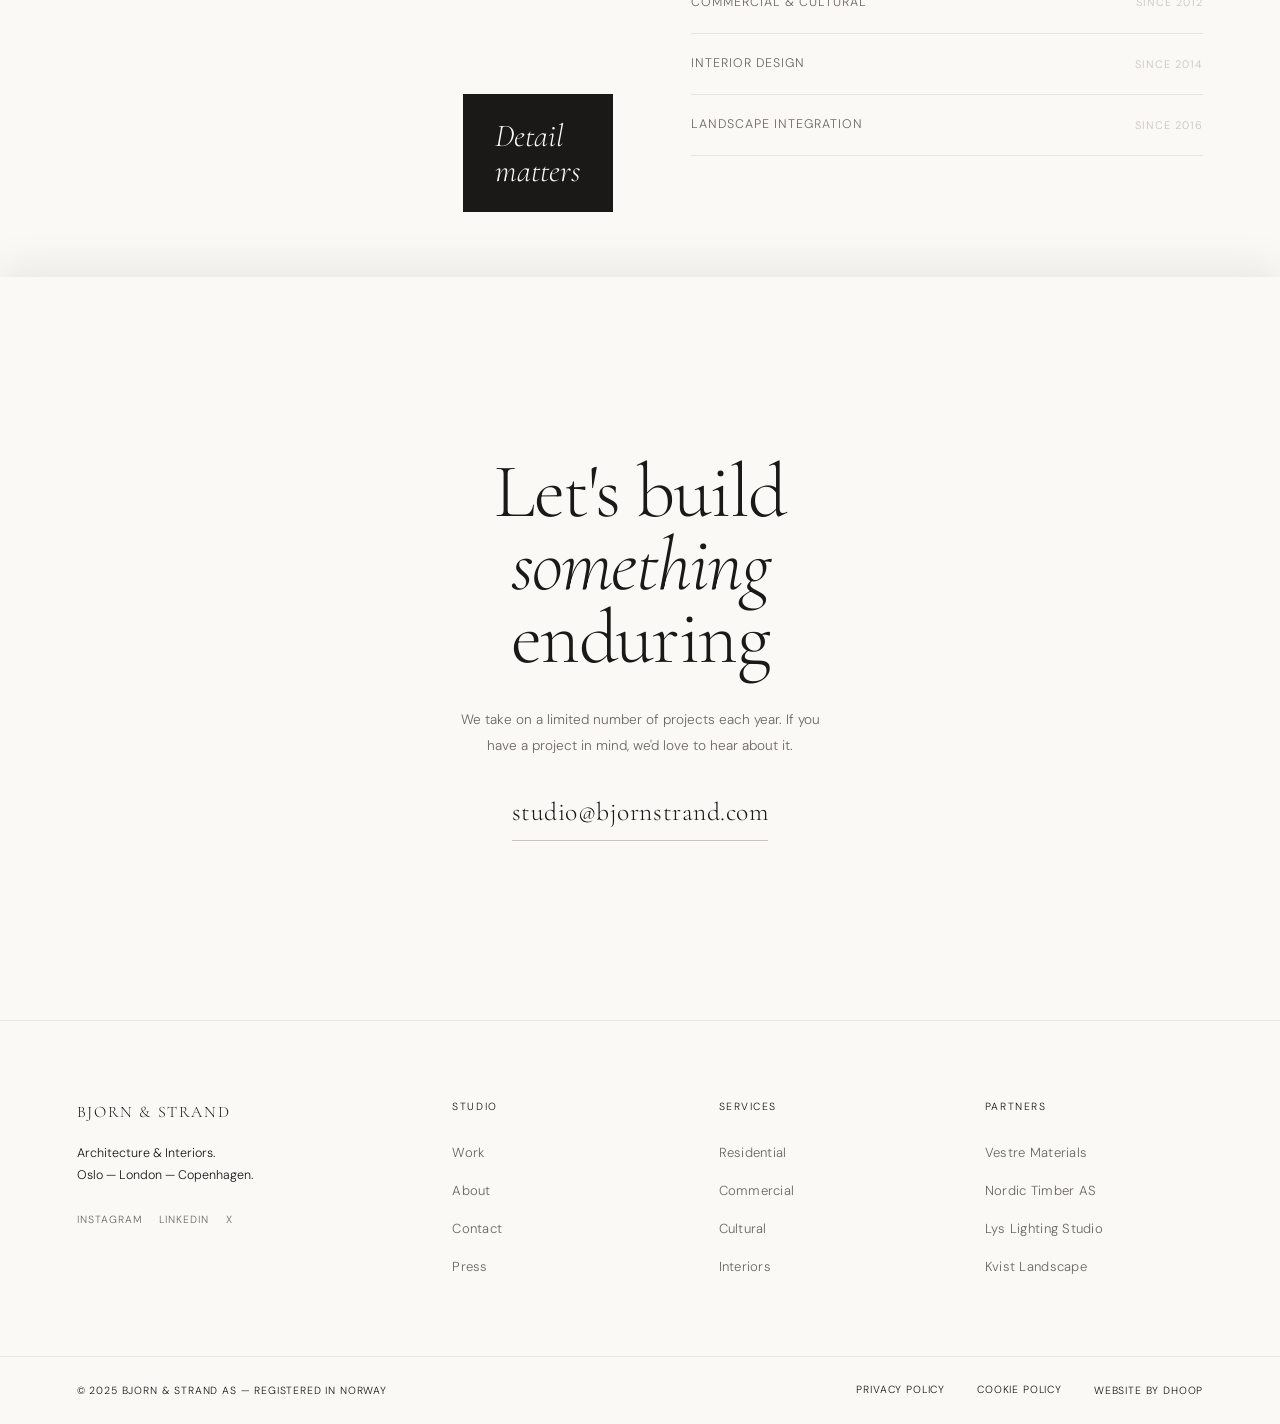
==== commit 012611c4: "Update index.html" ====
--- a/index.html
+++ b/index.html
@@ -1187,15 +1187,15 @@
     </div>
   </section>
 
- <!-- VIDEO SECTION -->  
+<!-- VIDEO SECTION -->  
 <section id="video-section" style="position: relative; width: 100%; height: 70vh; min-height: 450px; overflow: hidden; background: #0A0A0A;">    
-    <video autoplay muted loop playsinline preload="auto" aria-label="Studio architecture film" style="position: absolute; top: 50%; left: 50%; width: 100%; height: 100%; object-fit: cover; transform: translate(-50%, -50%); opacity: 0.7;">      
+    <video autoplay muted loop playsinline preload="auto" aria-label="Studio architecture film" style="position: absolute; top: 50%; left: 50%; width: 100%; height: 100%; object-fit: cover; transform: translate(-50%, -50%); opacity: 0.75;">      
         <source src="video/minialist_architechture-bjornstrand-01b.mp4" type="video/mp4">
     </video>    
-    <div class="video-overlay" style="position: absolute; inset: 0; background: rgba(10, 10, 10, 0.45); pointer-events: none;"></div>    
-    <div class="video-content fade-in" style="position: relative; z-index: 2; height: 100%; display: flex; flex-direction: column; justify-content: center; align-items: center; text-align: center; padding: 0 24px;">      
-        <p class="video-quote" style="font-family: 'Times New Roman', Times, serif; font-size: clamp(1.8rem, 3.5vw, 2.8rem); font-weight: 400; color: #FFFFFF; margin-bottom: 12px; letter-spacing: -0.01em;">"Architecture is <span style="font-style: italic;">frozen music</span>"</p>      
-        <p class="video-attr" style="font-family: 'Times New Roman', Times, serif; font-size: 0.95rem; font-style: italic; color: #FFFFFF; letter-spacing: 1px; opacity: 0.9;">— Friedrich Schelling</p>    
+    <div class="video-overlay" style="position: absolute; inset: 0; background: rgba(0, 0, 0, 0.4); pointer-events: none;"></div>    
+    <div class="video-content fade-in" style="position: relative; z-index: 2; height: 100%; display: flex; flex-direction: column; justify-content: center; align-items: center; text-align: center; padding: 0 24px; color: #FFFFFF;">      
+        <p class="video-quote" style="font-size: clamp(1.8rem, 3.5vw, 2.8rem); font-weight: 400; color: #FFFFFF; margin-bottom: 12px; letter-spacing: -0.01em;">"Architecture is <span style="font-style: italic;">frozen music</span>"</p>      
+        <p class="video-attr" style="font-size: 0.95rem; font-style: italic; color: #FFFFFF; letter-spacing: 1px; opacity: 0.9;">— Friedrich Schelling</p>    
     </div>  
 </section>
 
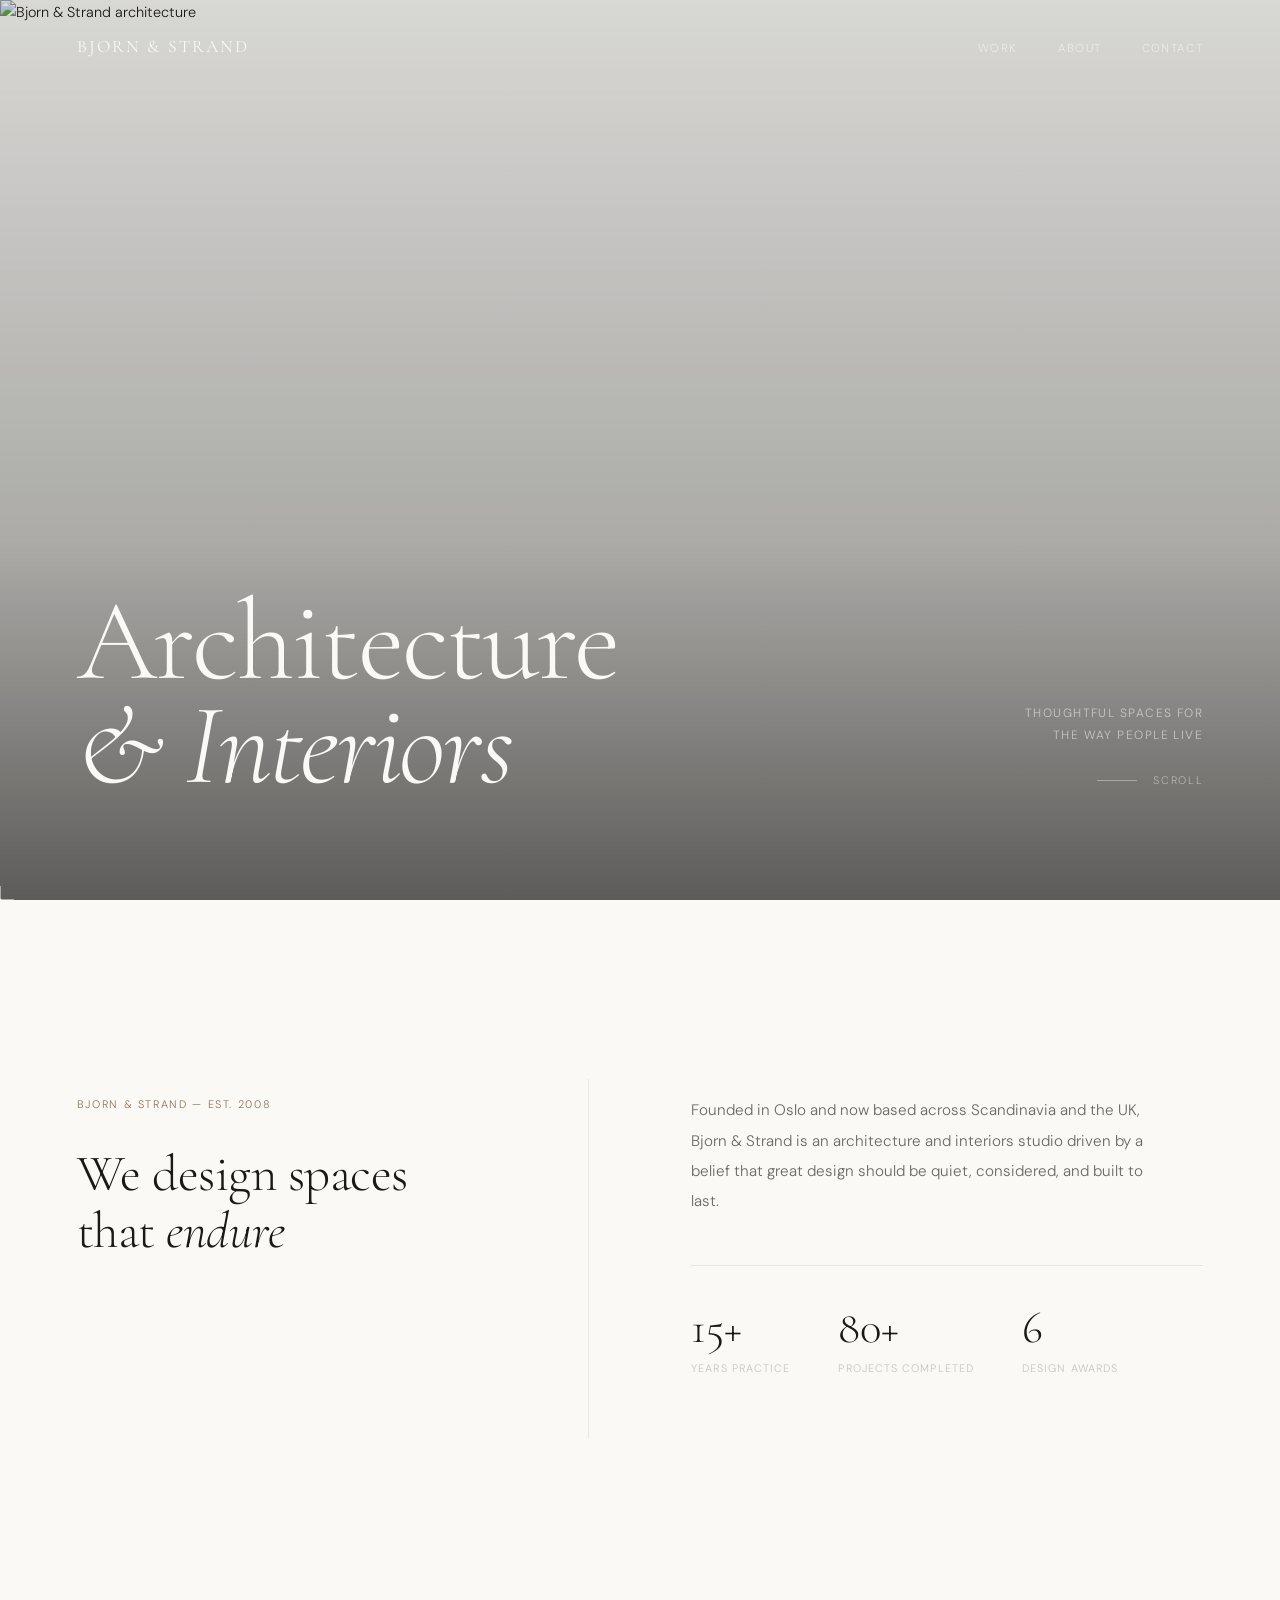
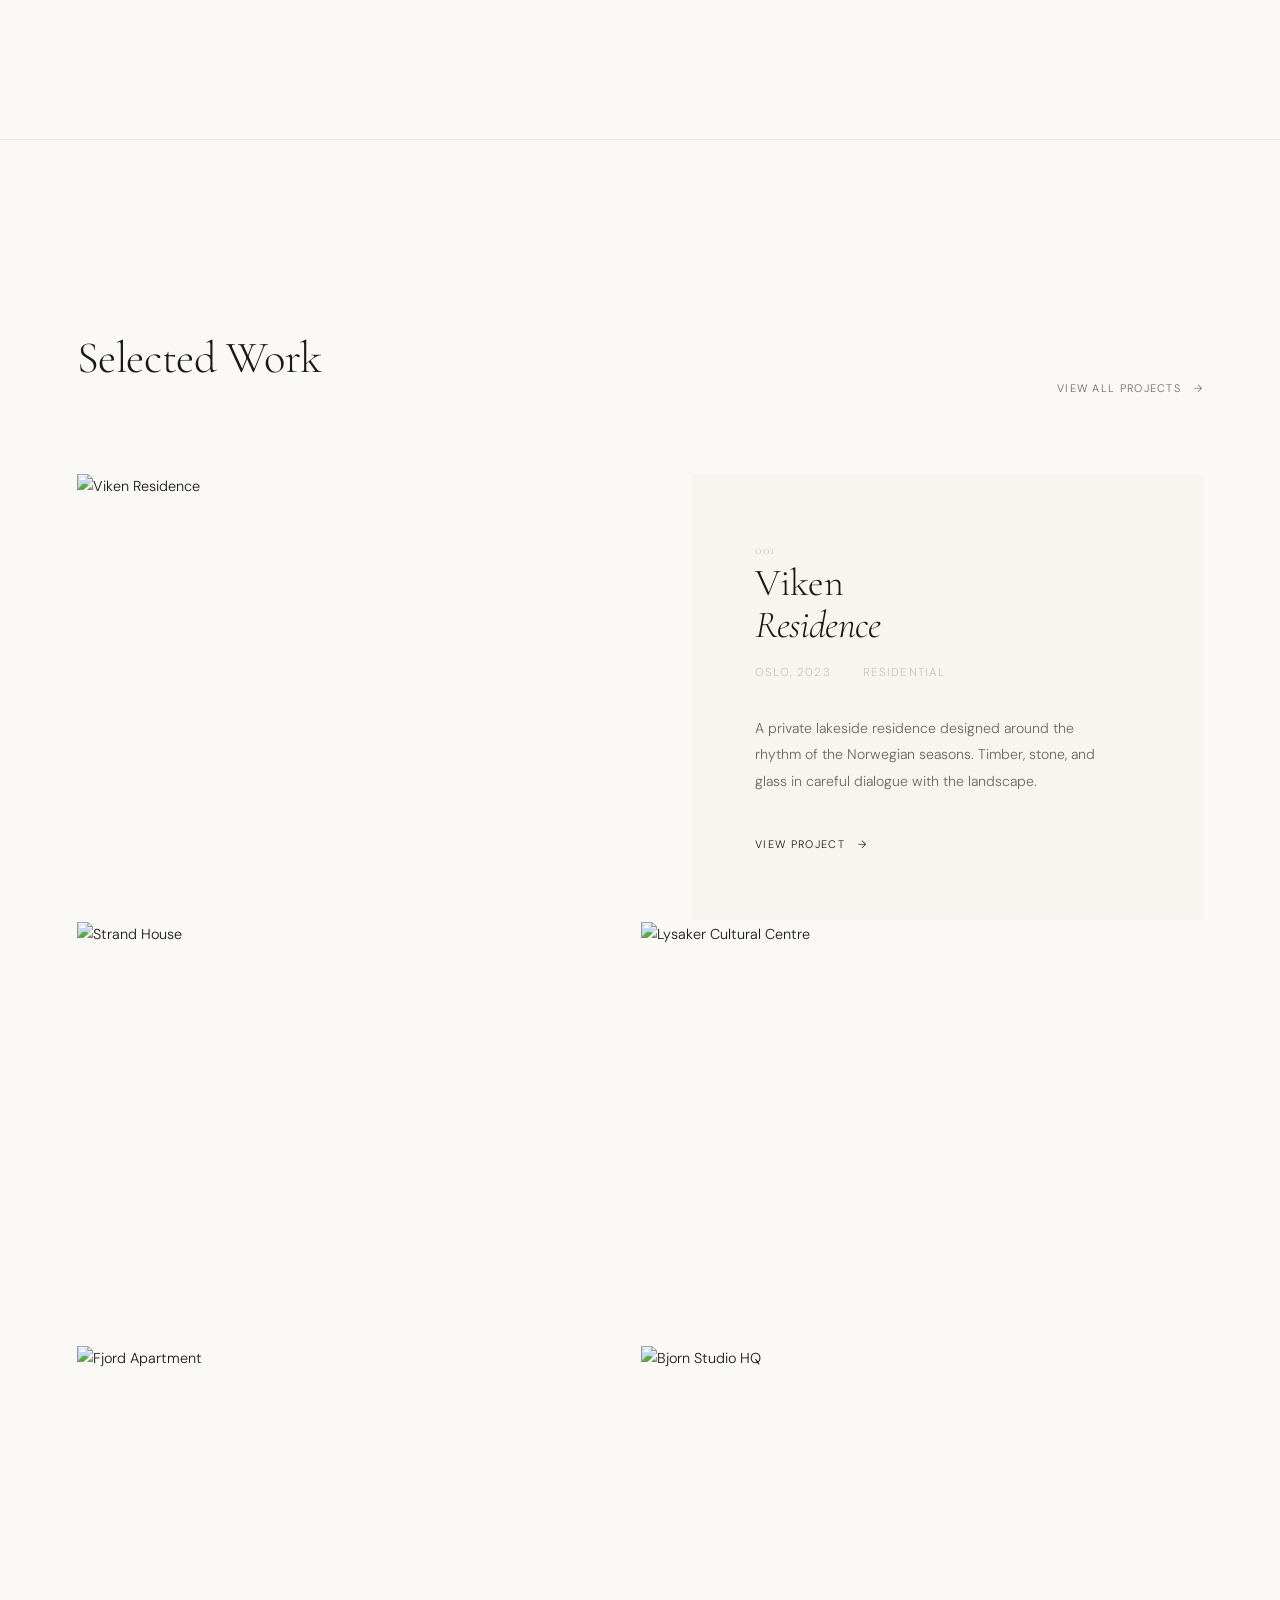
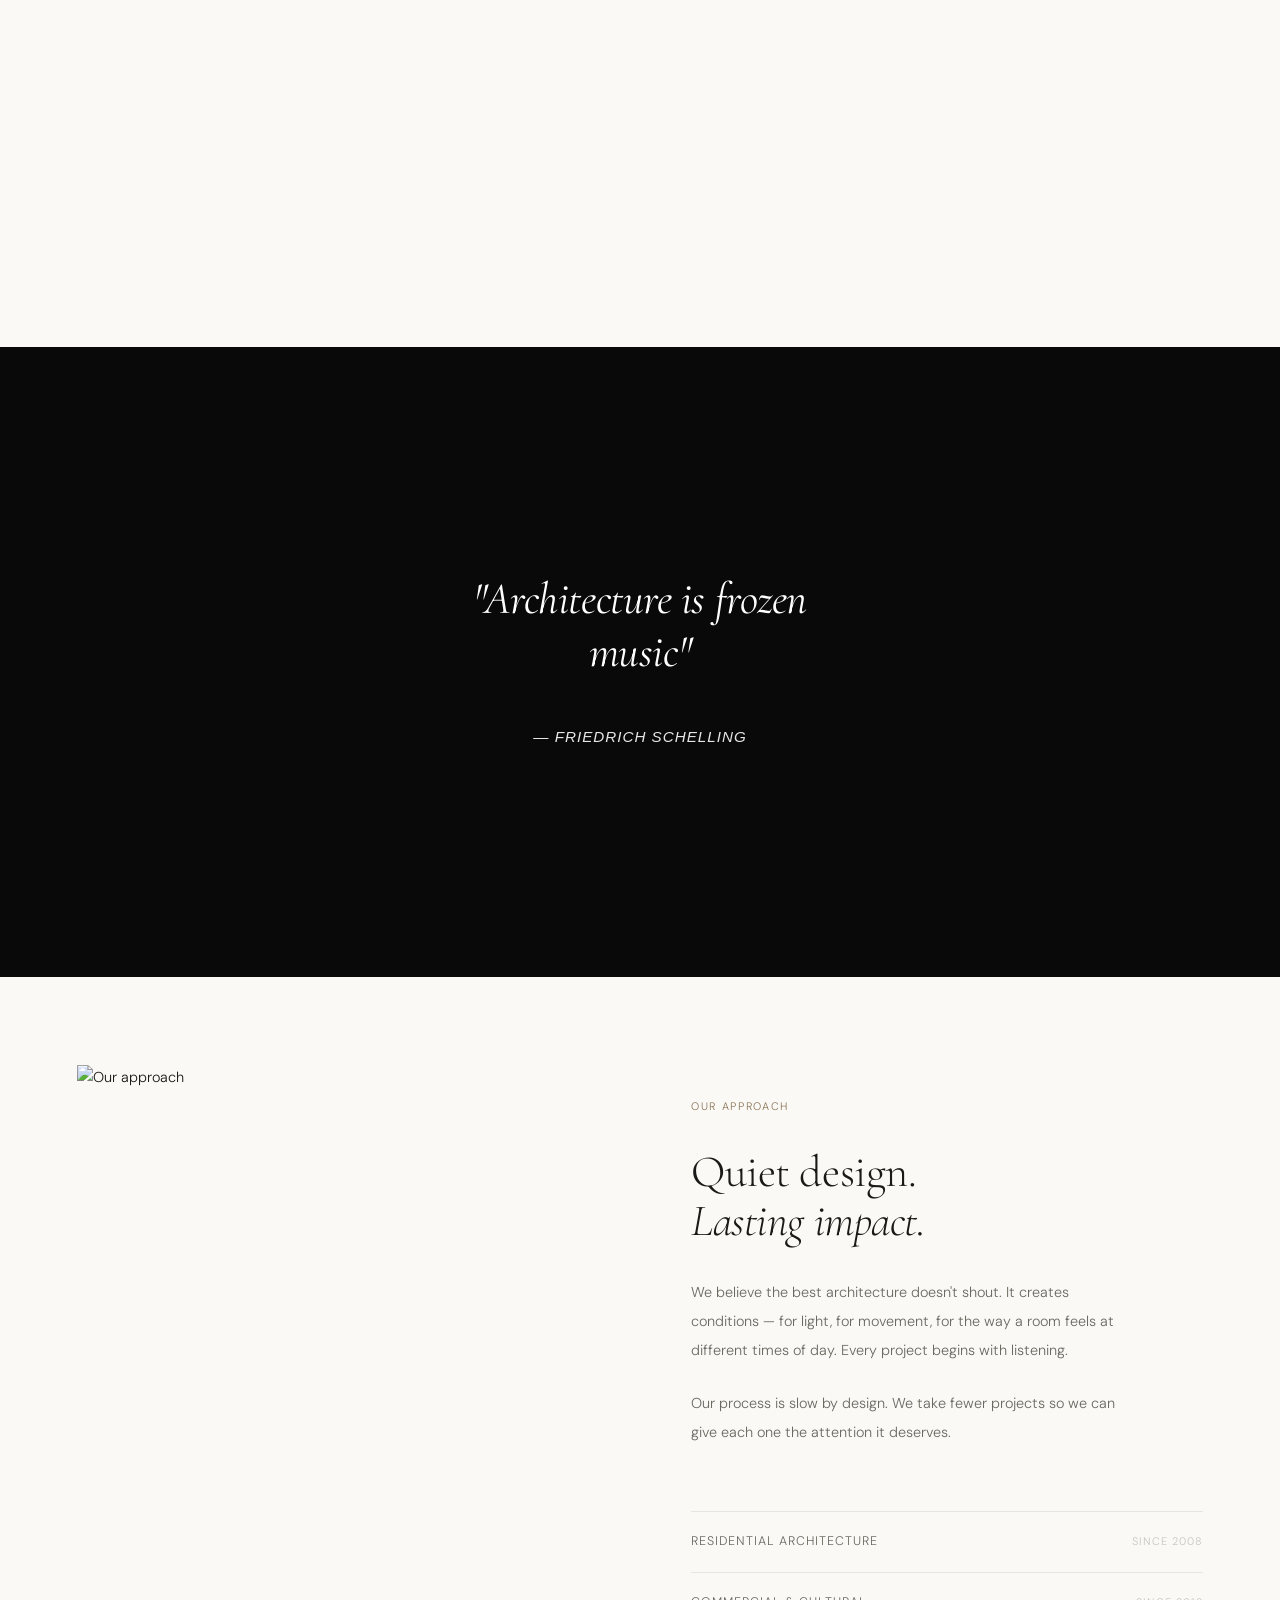
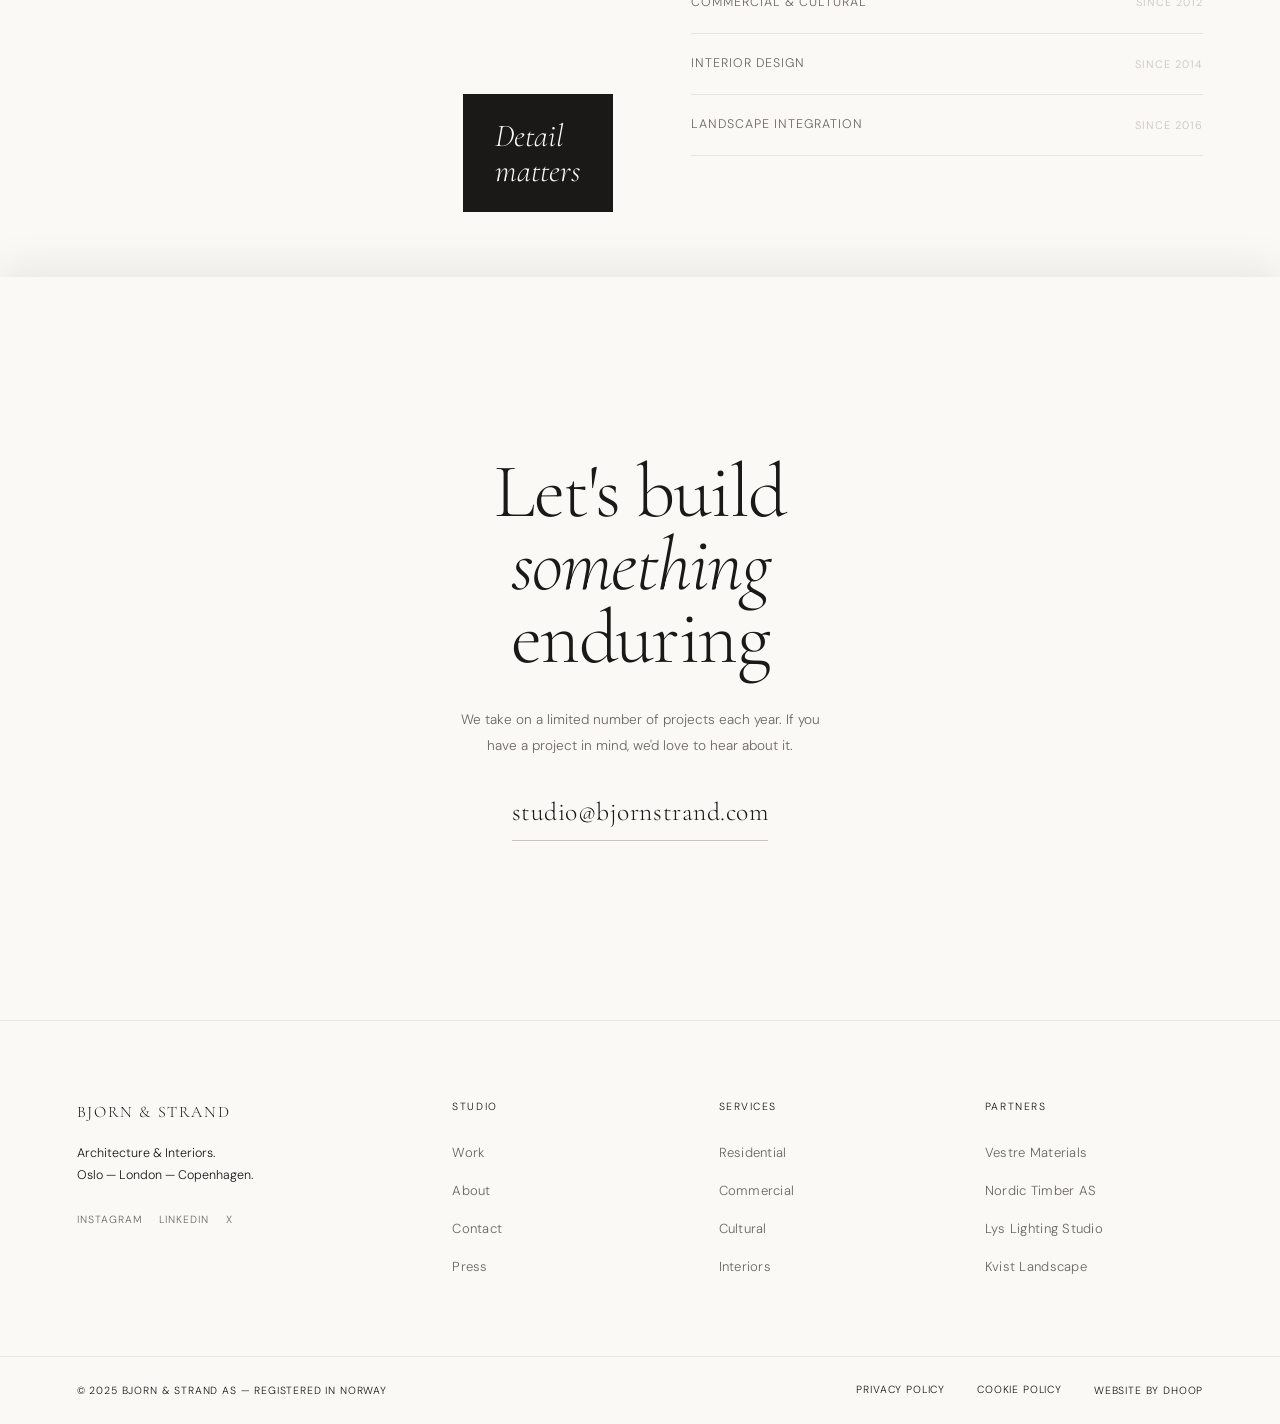
==== commit ce64ab78: "Update index.html" ====
--- a/index.html
+++ b/index.html
@@ -1192,7 +1192,7 @@
     <video autoplay muted loop playsinline preload="auto" aria-label="Studio architecture film" style="position: absolute; top: 50%; left: 50%; width: 100%; height: 100%; object-fit: cover; transform: translate(-50%, -50%); opacity: 0.75;">      
         <source src="video/minialist_architechture-bjornstrand-01b.mp4" type="video/mp4">
     </video>    
-    <div class="video-overlay" style="position: absolute; inset: 0; background: rgba(0, 0, 0, 0.4); pointer-events: none;"></div>    
+    <div class="video-overlay" style="position: absolute; inset: 0; background: rgba(0, 0, 0, 0.1); pointer-events: none;"></div>    
     <div class="video-content fade-in" style="position: relative; z-index: 2; height: 100%; display: flex; flex-direction: column; justify-content: center; align-items: center; text-align: center; padding: 0 24px; color: #FFFFFF;">      
         <p class="video-quote" style="font-size: clamp(1.8rem, 3.5vw, 2.8rem); font-weight: 400; color: #FFFFFF; margin-bottom: 12px; letter-spacing: -0.01em;">"Architecture is <span style="font-style: italic;">frozen music</span>"</p>      
         <p class="video-attr" style="font-size: 0.95rem; font-style: italic; color: #FFFFFF; letter-spacing: 1px; opacity: 0.9;">— Friedrich Schelling</p>    
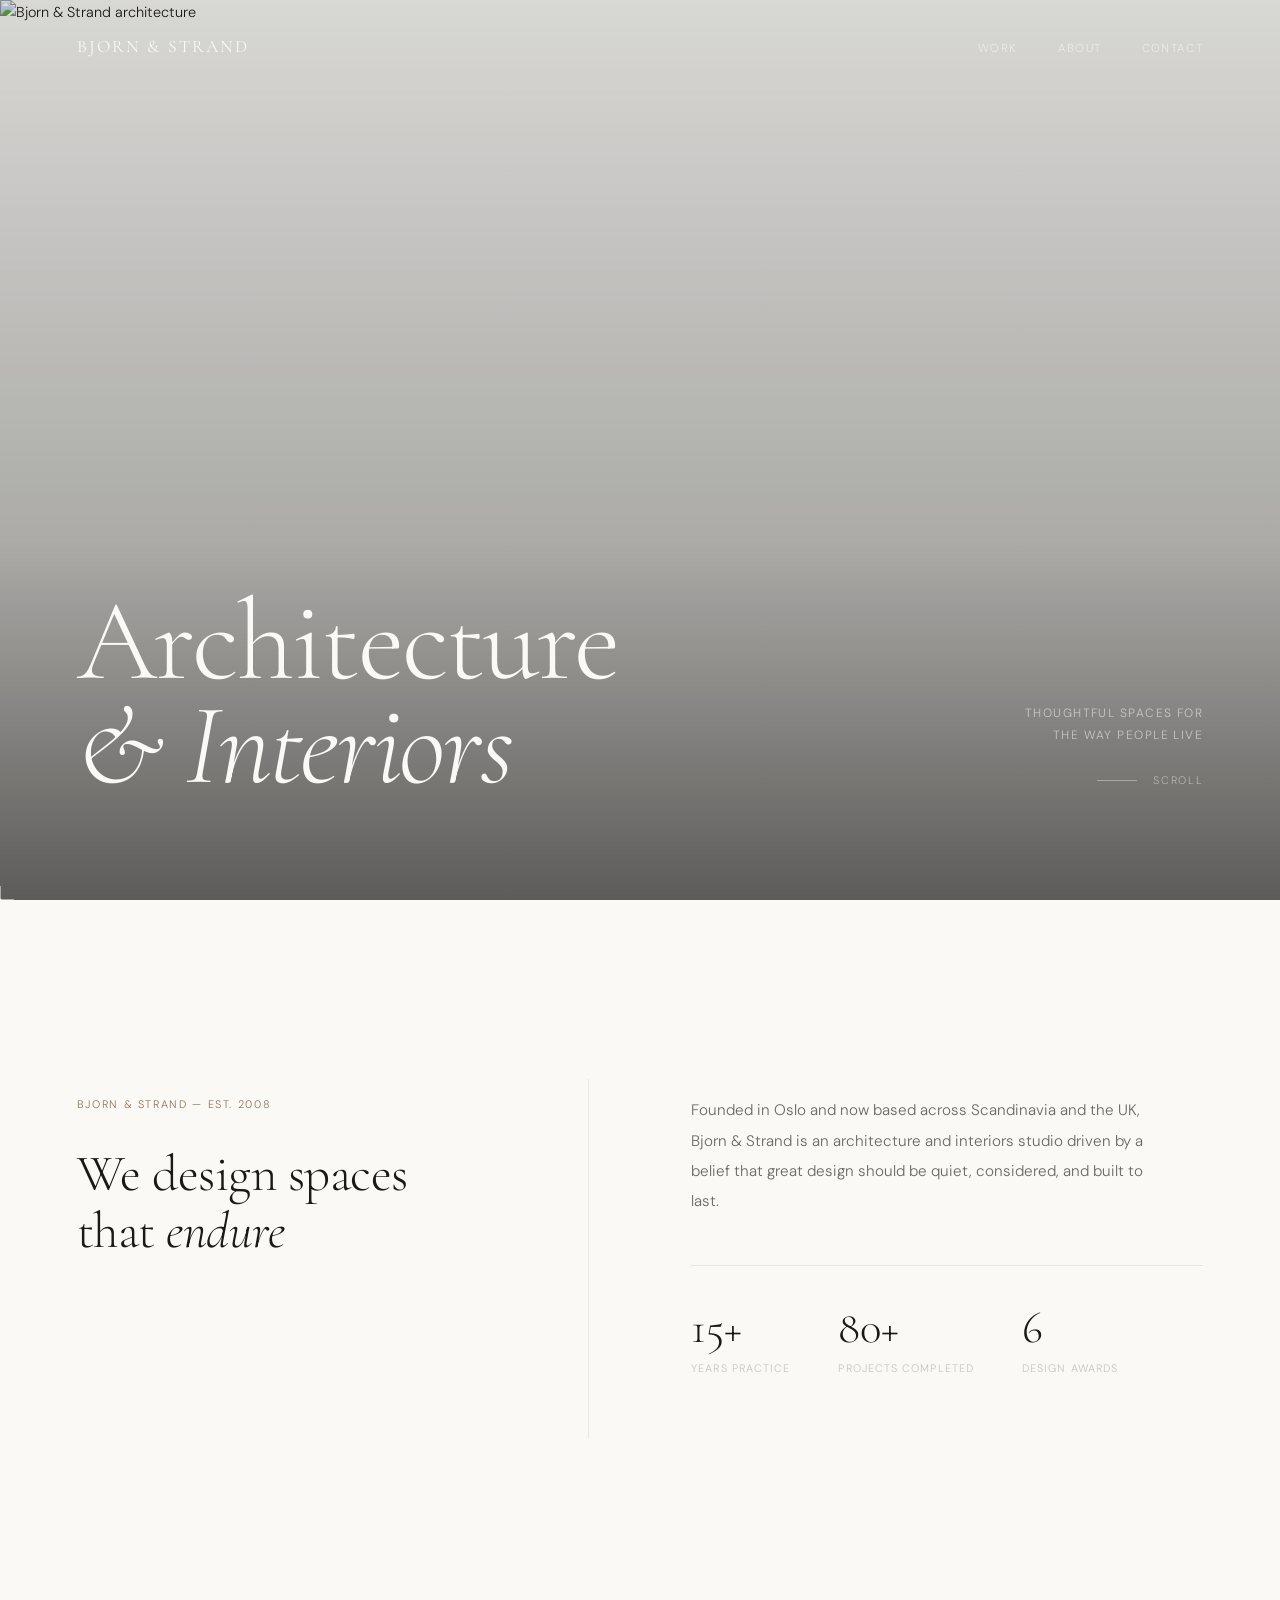
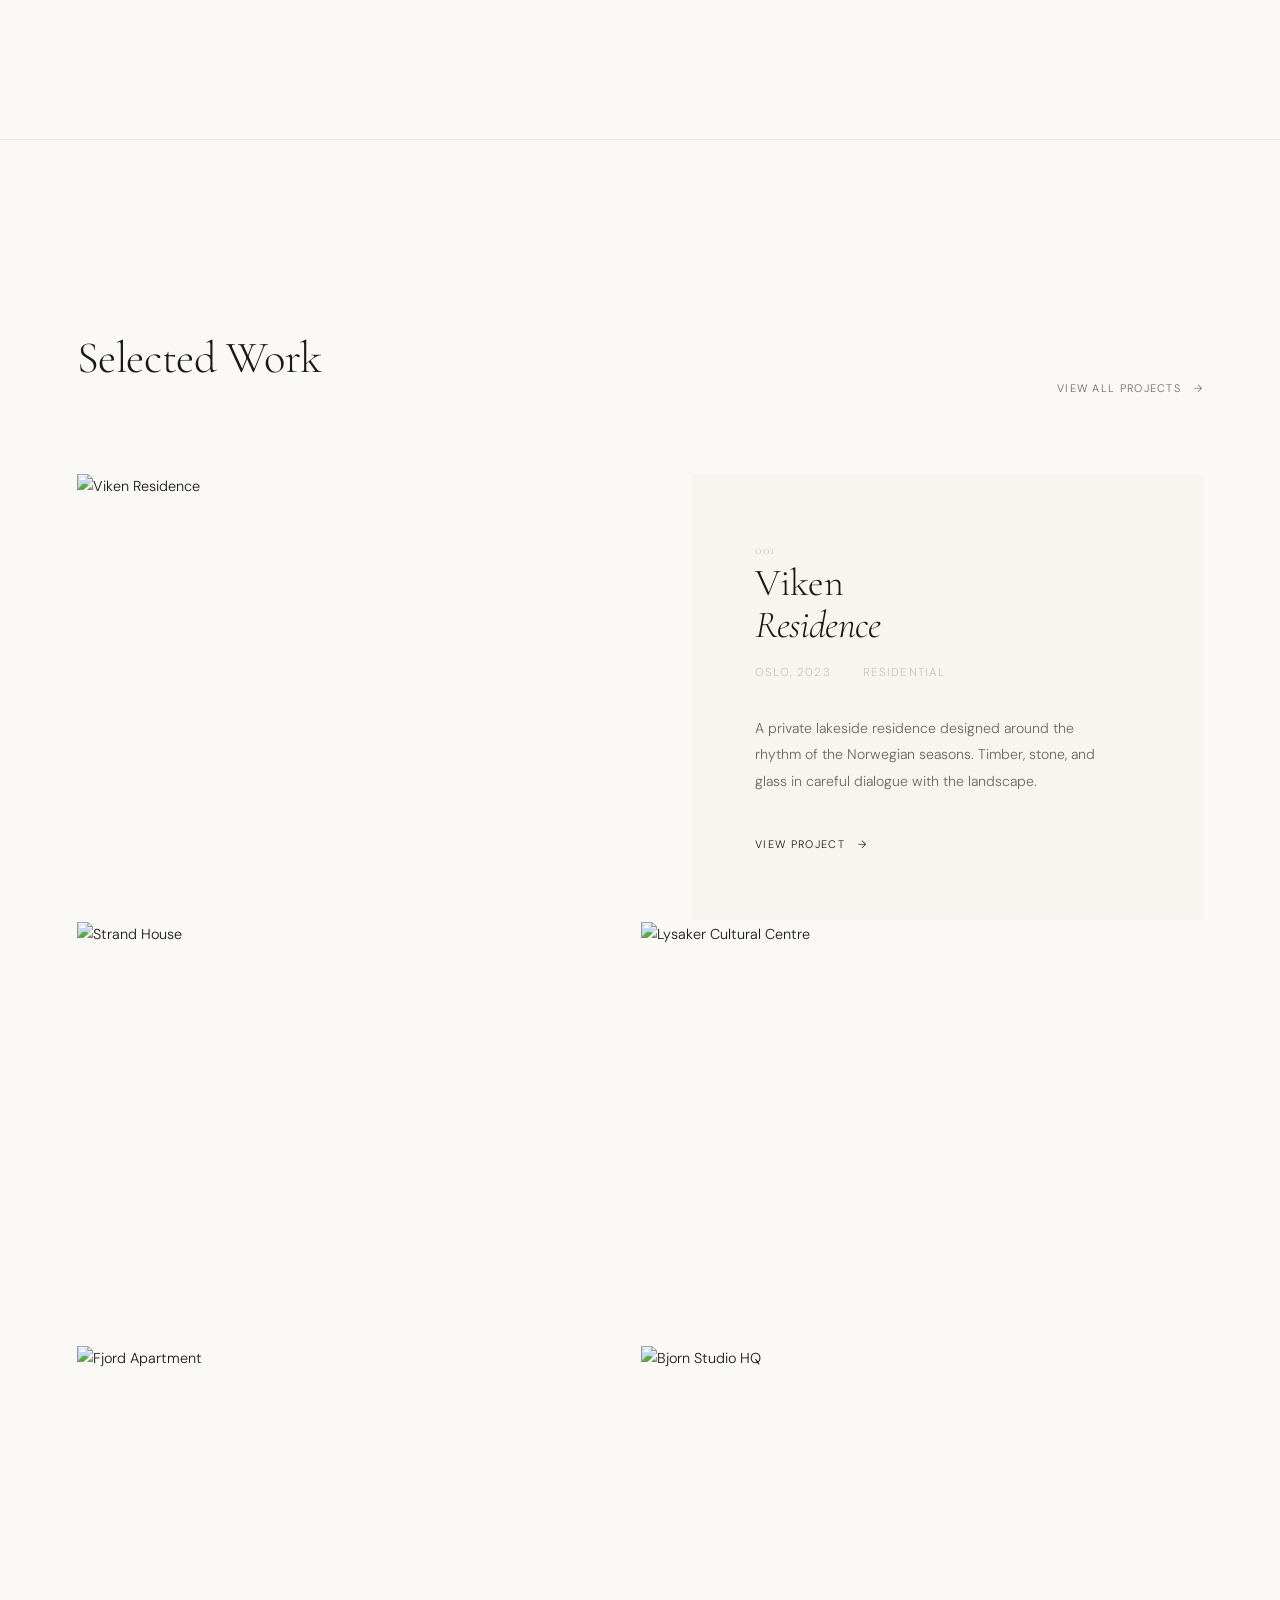
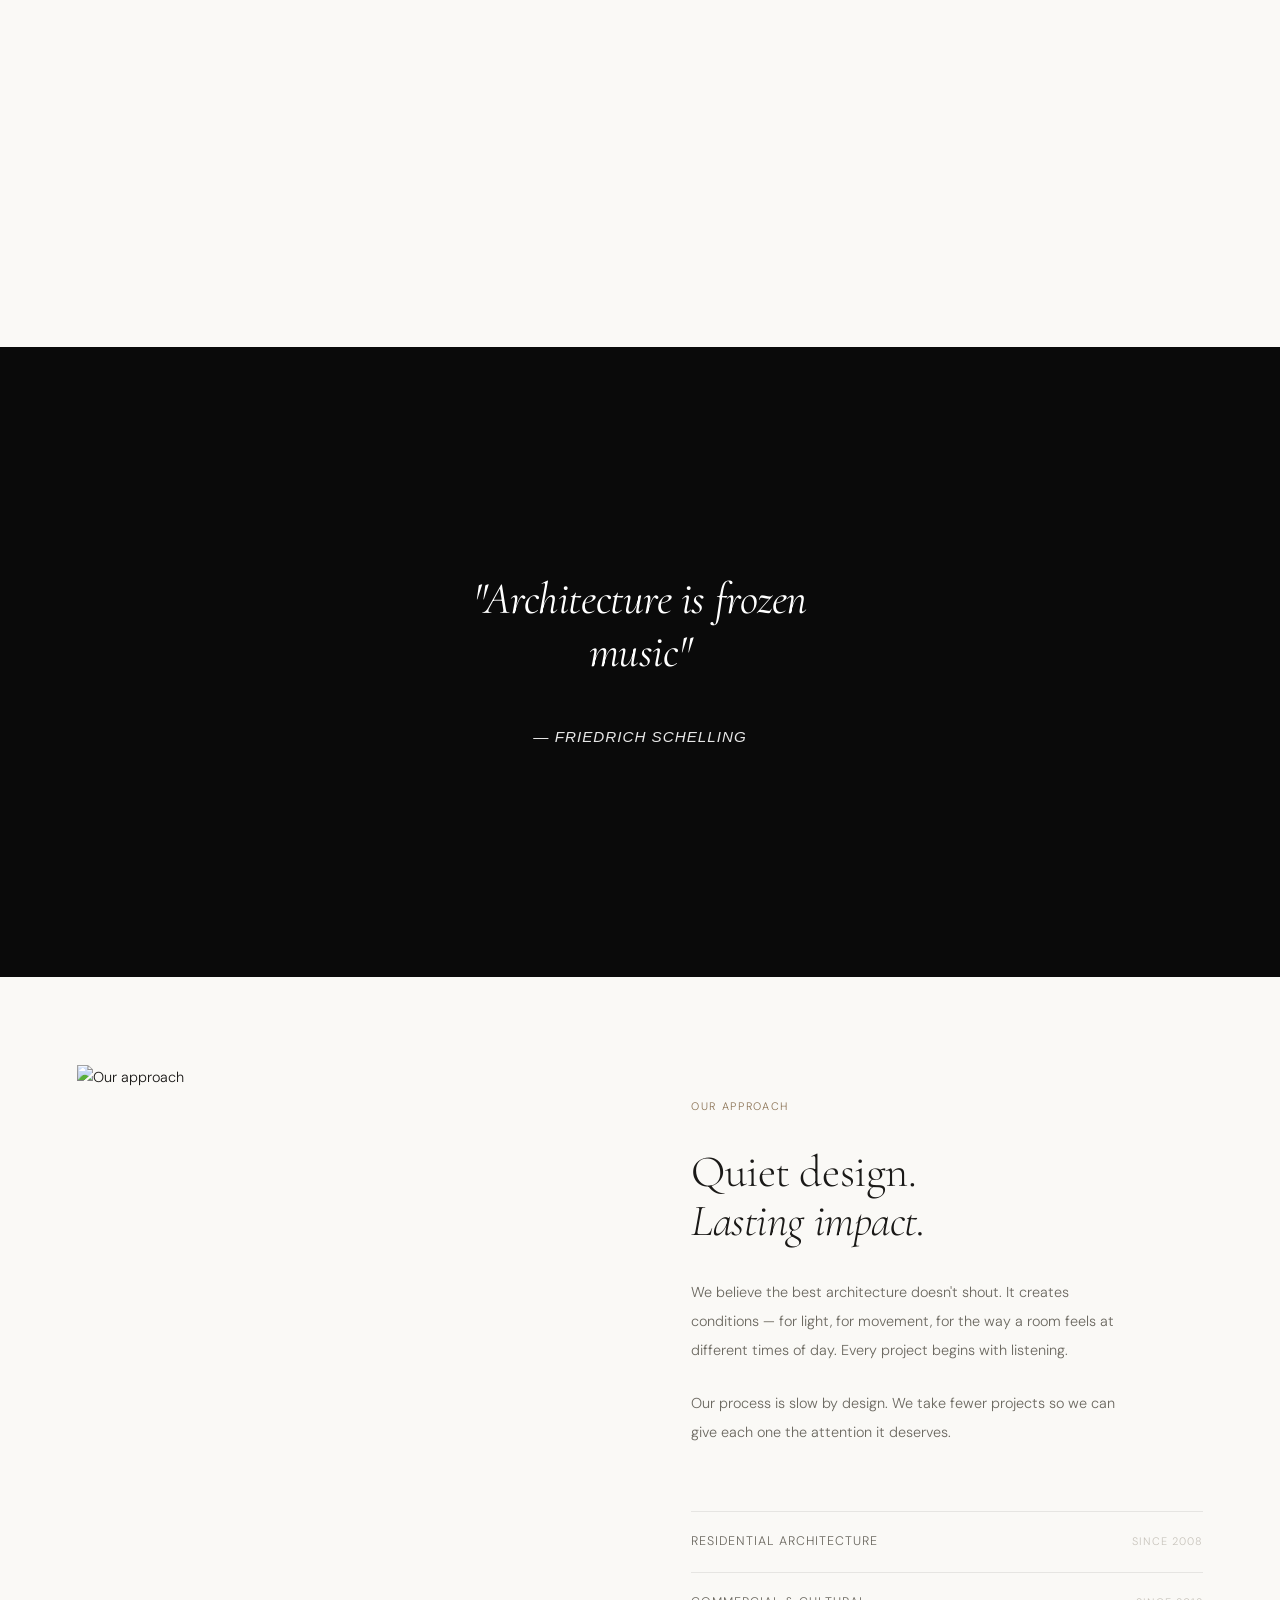
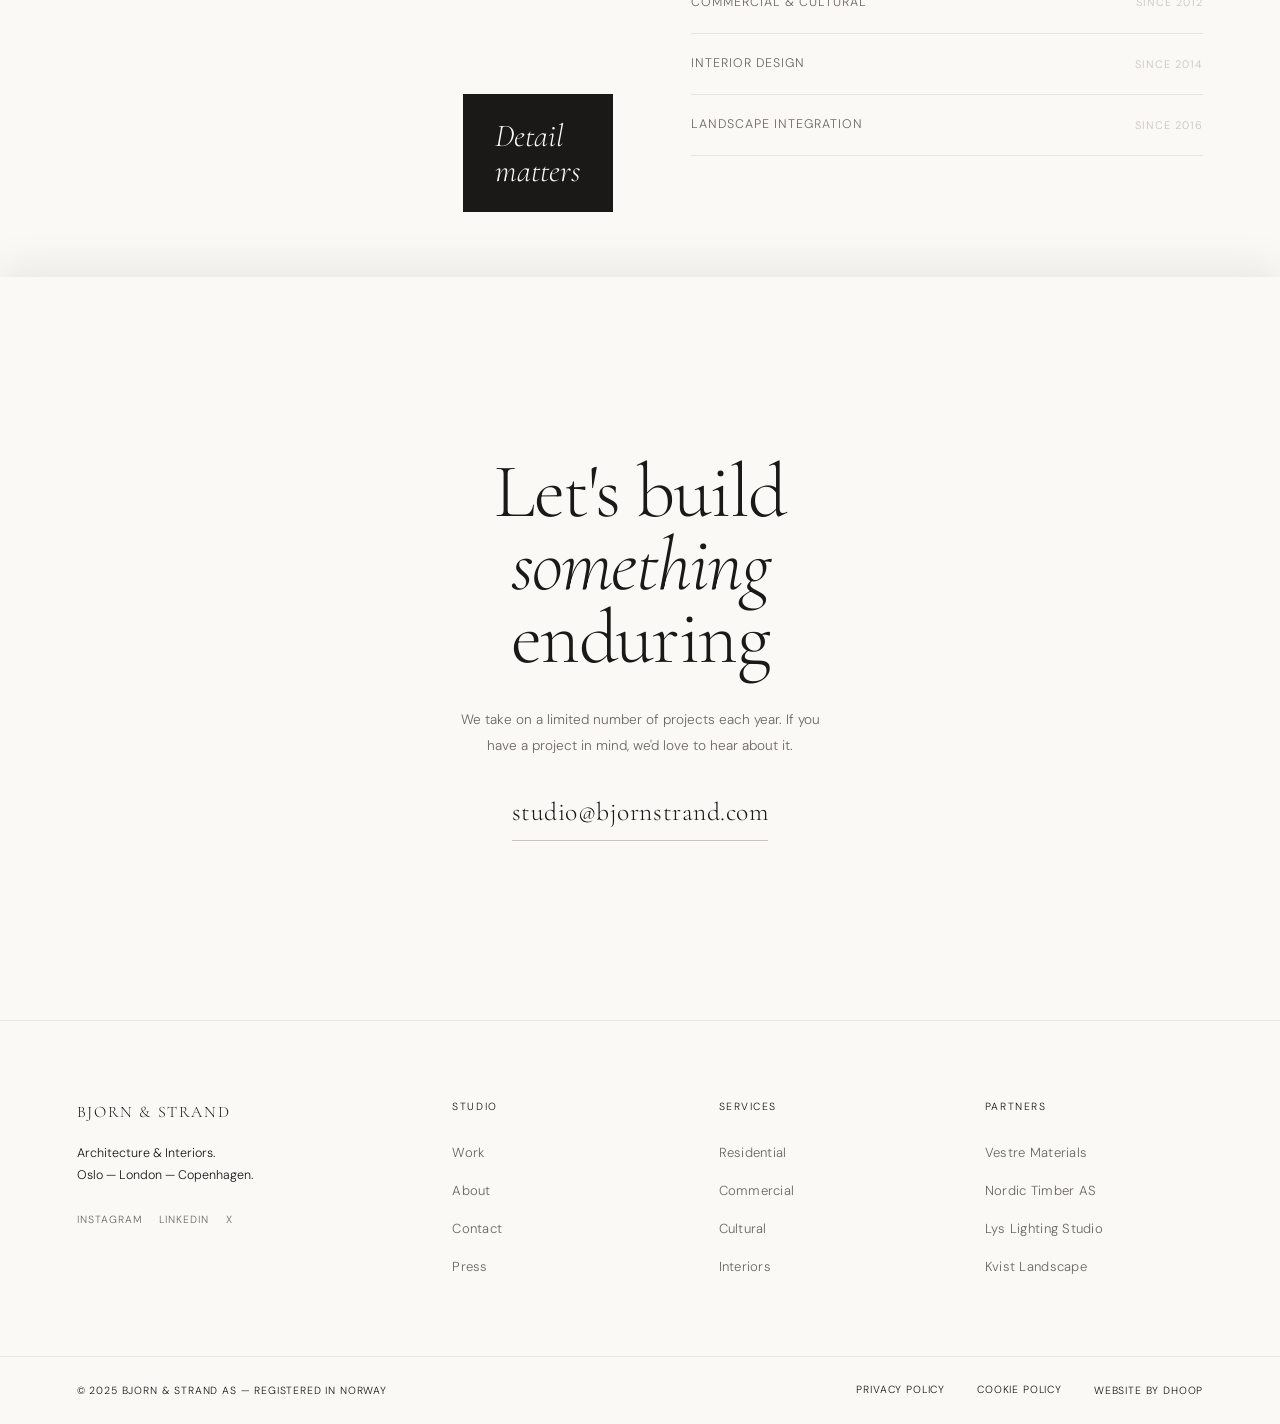
==== commit f0588f8e: "Update index.html" ====
--- a/index.html
+++ b/index.html
@@ -1192,7 +1192,7 @@
     <video autoplay muted loop playsinline preload="auto" aria-label="Studio architecture film" style="position: absolute; top: 50%; left: 50%; width: 100%; height: 100%; object-fit: cover; transform: translate(-50%, -50%); opacity: 0.75;">      
         <source src="video/minialist_architechture-bjornstrand-01b.mp4" type="video/mp4">
     </video>    
-    <div class="video-overlay" style="position: absolute; inset: 0; background: rgba(0, 0, 0, 0.1); pointer-events: none;"></div>    
+    <div class="video-overlay" style="position: absolute; inset: 0; background: rgba(0, 0, 0, 0.01); pointer-events: none;"></div>    
     <div class="video-content fade-in" style="position: relative; z-index: 2; height: 100%; display: flex; flex-direction: column; justify-content: center; align-items: center; text-align: center; padding: 0 24px; color: #FFFFFF;">      
         <p class="video-quote" style="font-size: clamp(1.8rem, 3.5vw, 2.8rem); font-weight: 400; color: #FFFFFF; margin-bottom: 12px; letter-spacing: -0.01em;">"Architecture is <span style="font-style: italic;">frozen music</span>"</p>      
         <p class="video-attr" style="font-size: 0.95rem; font-style: italic; color: #FFFFFF; letter-spacing: 1px; opacity: 0.9;">— Friedrich Schelling</p>    
